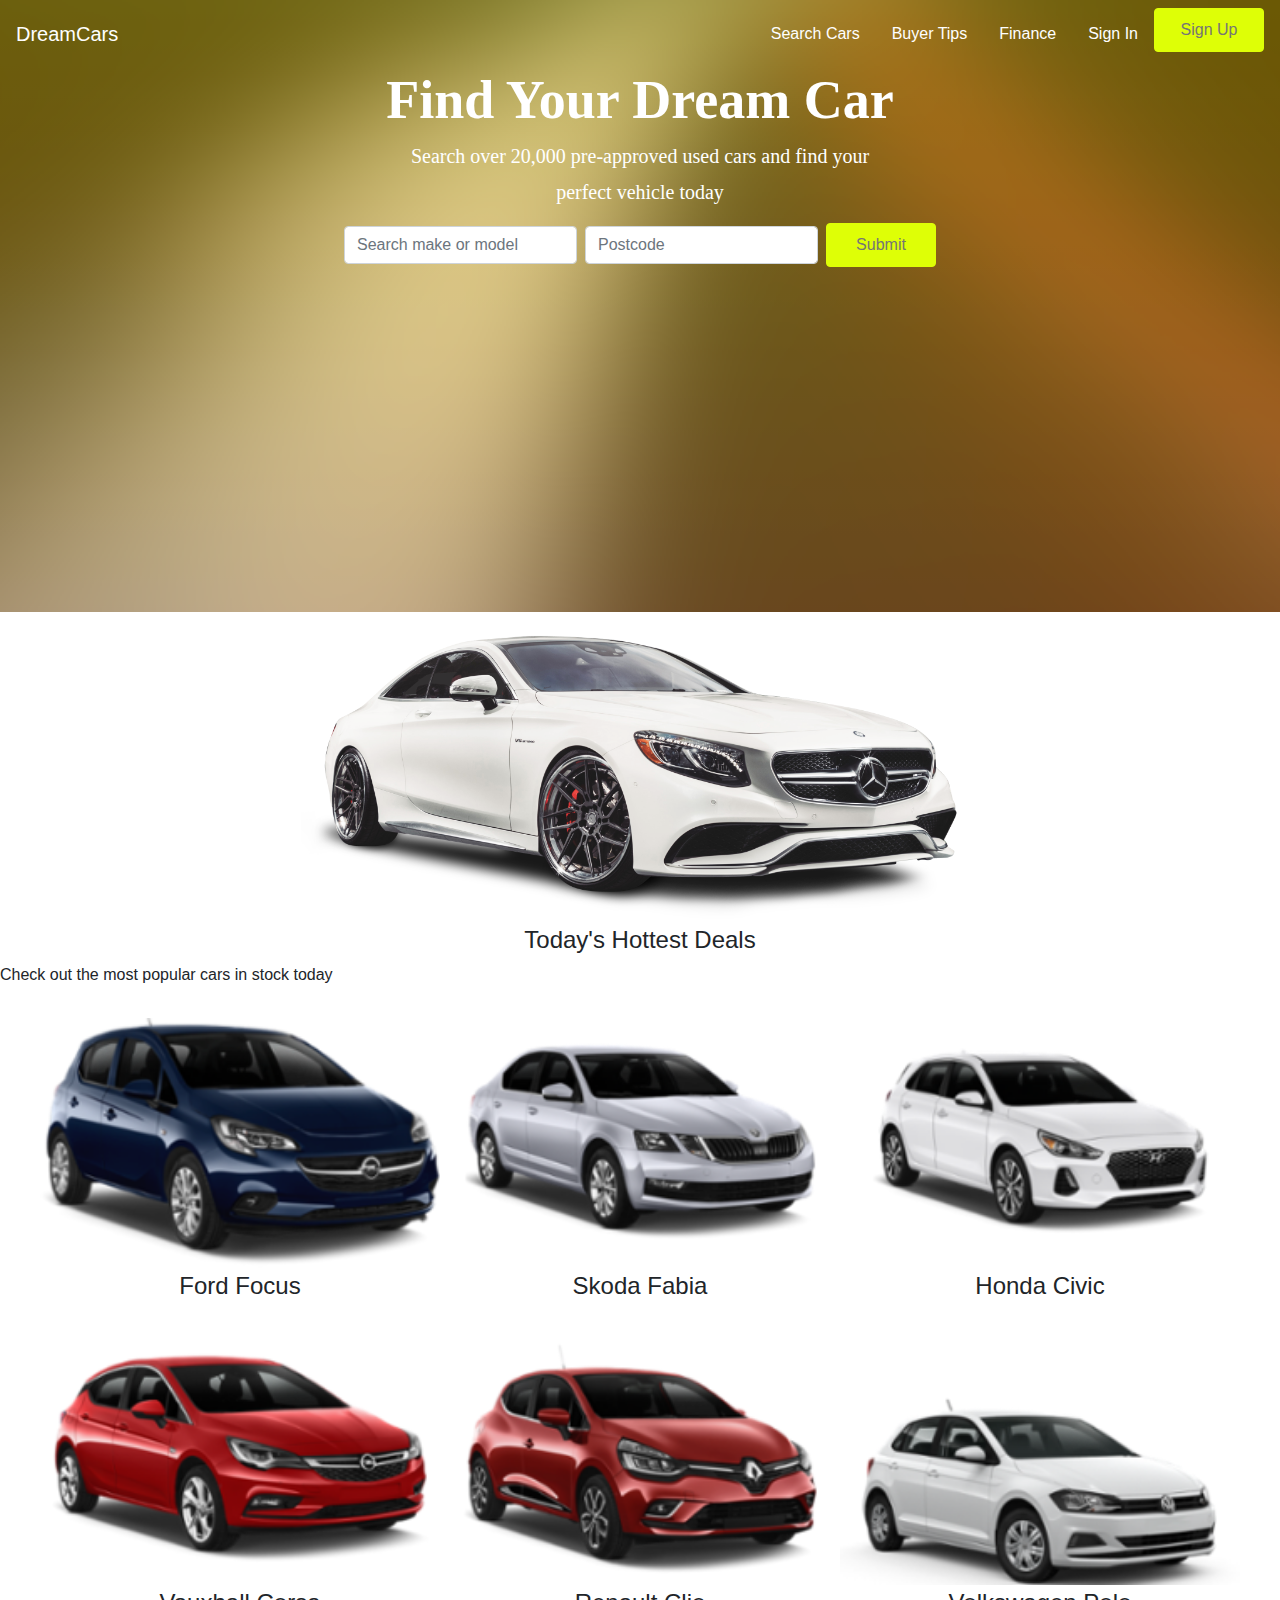
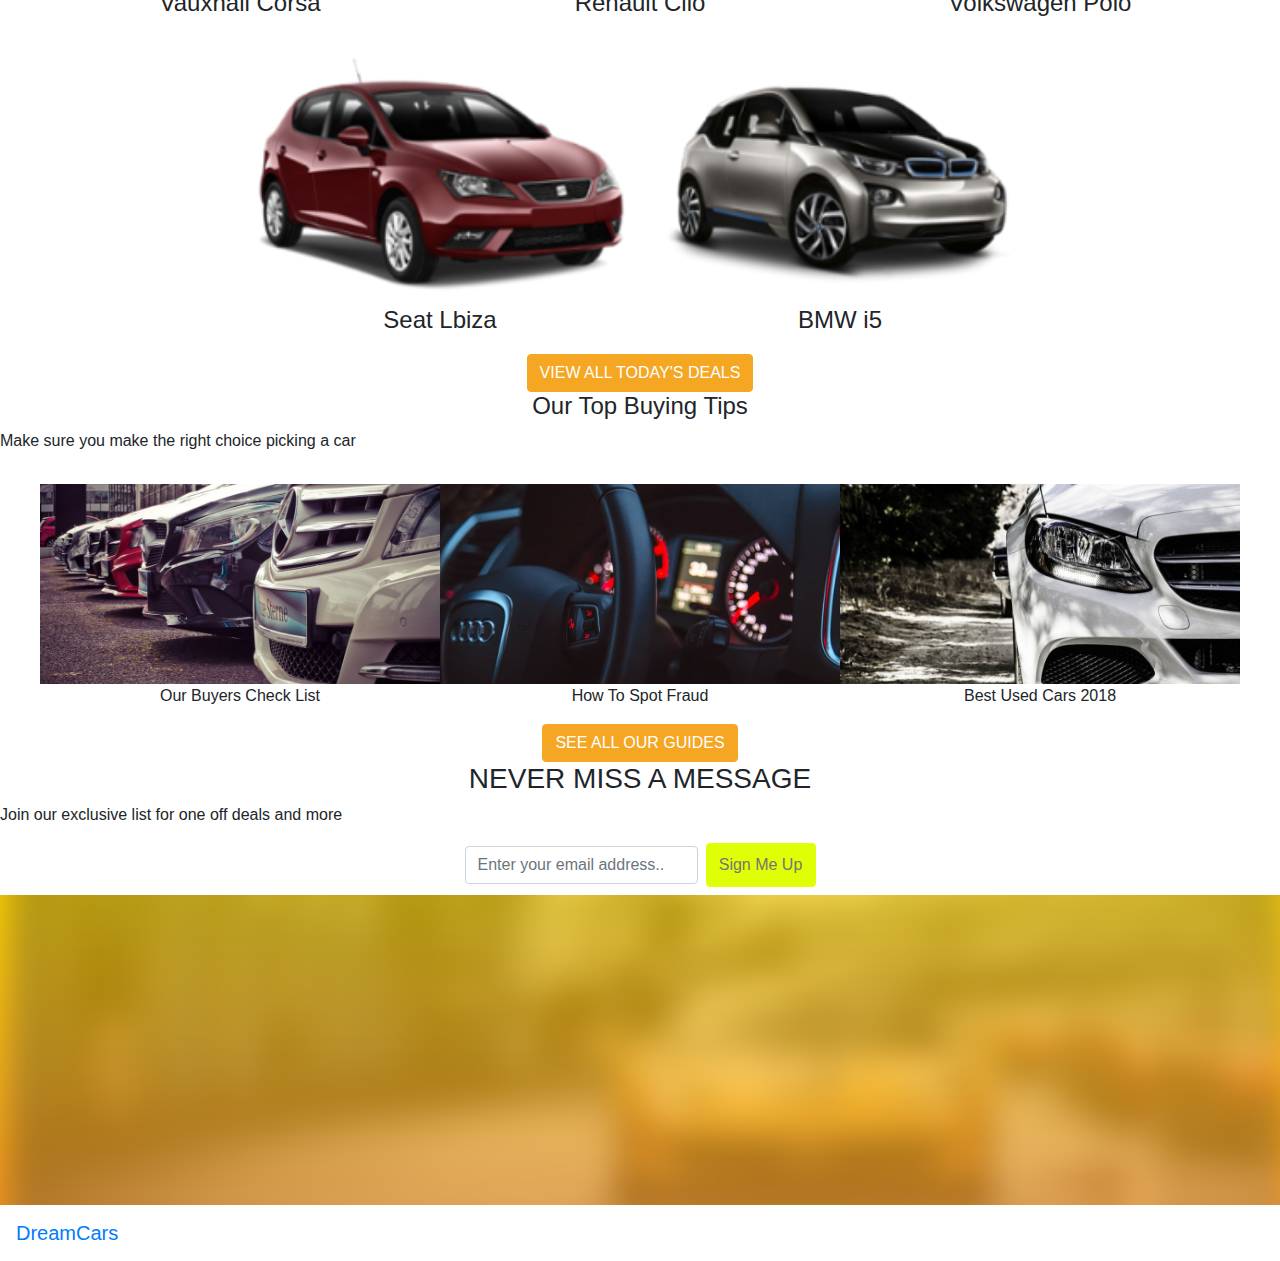
==== index.html @ 978e5c2c "working on nav-bar and background image" ====
<!DOCTYPE html>
<html lang="en">
	<head>
		<title>DreamCars</title>
		<meta charset="utf-8">
    	<meta name="viewport" content="width=device-width, initial-scale=1, shrink-to-fit=no">
		<link rel="stylesheet" type="text/css" href="style.css">
		<link rel="stylesheet" href="https://stackpath.bootstrapcdn.com/bootstrap/4.3.1/css/bootstrap.min.css" integrity="sha384-ggOyR0iXCbMQv3Xipma34MD+dH/1fQ784/j6cY/iJTQUOhcWr7x9JvoRxT2MZw1T" crossorigin="anonymous">
	</head>

	<body>
		<!--<section class="picrture">-->

		<!--<div id="top_background_image">
			<img src="./images/Background_A0_Group_41_pattern.png">
		</div>-->
<div id="top_image">

		<nav class="navbar navbar-expand-lg navbar-dark">
		  <a class="navbar-brand" href="#">DreamCars</a>
		  <button class="navbar-toggler" type="button" data-toggle="collapse" data-target="#navbarText" aria-controls="navbarText" aria-expanded="false" aria-label="Toggle navigation">
		    <span class="navbar-toggler-icon"></span>
		  </button>
		  <div class="collapse navbar-collapse" id="navbarText">
		    <ul class="navbar-nav mr-auto">

		    </ul>
		    <a class="nav-link" href="#">Search Cars</a>
		    <a class="nav-link" href="#">Buyer Tips</a>
		    <a class="nav-link" href="#">Finance</a>
		    <a class="nav-link" href="#">Sign In</a>
		    <button type="submit" class="btn btn-primary mb-2" id="button-lime-green">Sign Up</button>
		  </div>
		</nav>

		<!--<div class="color-overlay"></div>-->

		<section id="findyourdreamcar">
			<h1>Find Your Dream Car</h1>
			<p>Search over 20,000 pre-approved used cars and find your</p> 
			<p id="second_line">perfect vehicle today</p>
		</section>

		<form class="form-inline">
			<label class="sr-only" for="inlineFormInputName2">Search make or model</label>
			<input type="text" class="form-control mb-2 mr-sm-2" id="inlineFormInputName2" placeholder="Search make or model">

			<label class="sr-only" for="inlineFormInputName2">Postcode</label>
			<input type="text" class="form-control mb-2 mr-sm-2" id="inlineFormInputName2" placeholder="Postcode">

			<button type="submit" class="btn btn-primary mb-2" id="button-lime-green">Submit</button>
		</form>
</div>
	<!--</section>-->

		<div id="Mercedes_Benz">
			<img src="./images/Mercedes_Benz_PNG_Transparent_A0_Rectangle_18_pattern.png">
		</div>

		<h4>Today's Hottest Deals</h4>
		<p>Check out the most popular cars in stock today</p>

		<div class="cars-container">
			<section>
				<img src="./images/ID25895_GWY_R_A0_Rectangle_28_pattern.png">
				<p>Ford Focus</p>
			</section>
			<section>
				<img src="./images/ID25895_GWY_R_A0_Rectangle_31_pattern.png">
				<p>Skoda Fabia</p>
			</section>
			<section>
				<img src="./images/ID25895_GWY_R_A0_Rectangle_34_pattern.png">
				<p>Honda Civic</p>
			</section>
			<section>
				<img src="./images/ID25895_GWY_R_A0_Rectangle_37_pattern.png">
				<p>Vauxhall Corsa</p>
			</section>
			<section>
				<img src="./images/ID25895_GWY_R_A0_Rectangle_40_pattern.png">
				<p>Renault Clio</p>
			</section>
			<section>
				<img src="./images/ID25895_GWY_R_A0_Rectangle_43_pattern.png">
				<p>Volkswagen Polo</p>
			</section>
			<section>
				<img src="./images/ID25895_GWY_R_A0_Rectangle_46_pattern.png">
				<p>Seat Lbiza</p>
			</section>
			<section>
				<img src="./images/ID25895_GWY_R_A0_Rectangle_49_pattern.png">
				<p>BMW i5</p>
			</section>
		</div>

		<button type="button" class="btn btn-warning" id="button-orange">VIEW ALL TODAY'S DEALS</button>

		<h4>Our Top Buying Tips</h4>
		<p>Make sure you make the right choice picking a car</p>

		<div class="guides">
			<section>
				<img src="./images/Rectangle_4_A0_Rectangle_20_pattern.png">
				<p>Our Buyers Check List</p>
			</section>
			<section>
				<img src="./images/Rectangle_4_A0_Rectangle_22_pattern.png">
				<p>How To Spot Fraud</p>
			</section>
			<section>
				<img src="./images/Rectangle_4_A0_Rectangle_24_pattern.png">
				<p>Best Used Cars 2018</p>
			</section>
		</div>

		<button type="button" class="btn btn-warning" id="button-orange">SEE ALL OUR GUIDES</button>

		<h3>NEVER MISS A MESSAGE</h3>
		<p>Join our exclusive list for one off deals and more</p>

		<form class="form-inline">
			<label class="sr-only" for="inlineFormInputName2">Enter your email address..</label>
			<input type="text" class="form-control mb-2 mr-sm-2" id="inlineFormInputName2" placeholder="Enter your email address..">

			<button type="submit" class="btn btn-primary mb-2" id="button-lime-green">Sign Me Up</button>
		</form>

		<div id="bottom_background_image">
			<img src="./images/Section_Four_A0_Group_40_pattern.png">
		</div>

		<footer>
			<nav class="navbar">
			  <a class="navbar-brand" href="#">DreamCars</a>
			    <ul class="nav justify-content-end">
			      <li class="nav-item">
			        <a class="nav-link" href="#">Search Cars</a>
			      </li>
			      <li class="nav-item">
			        <a class="nav-link" href="#">Buyer Tips</a>
			      </li>
			      <li class="nav-item">
			        <a class="nav-link" href="#">Finance</a>
			      </li>
			    </ul>
			</nav>
		</footer>

		<script src="https://code.jquery.com/jquery-3.3.1.slim.min.js" integrity="sha384-q8i/X+965DzO0rT7abK41JStQIAqVgRVzpbzo5smXKp4YfRvH+8abtTE1Pi6jizo" crossorigin="anonymous"></script>
		<script src="https://cdnjs.cloudflare.com/ajax/libs/popper.js/1.14.7/umd/popper.min.js" integrity="sha384-UO2eT0CpHqdSJQ6hJty5KVphtPhzWj9WO1clHTMGa3JDZwrnQq4sF86dIHNDz0W1" crossorigin="anonymous"></script>
		<script src="https://stackpath.bootstrapcdn.com/bootstrap/4.3.1/js/bootstrap.min.js" integrity="sha384-JjSmVgyd0p3pXB1rRibZUAYoIIy6OrQ6VrjIEaFf/nJGzIxFDsf4x0xIM+B07jRM" crossorigin="anonymous"></script>

	</body>
</html>
---- style.css ----
* {
    margin: 0;
    padding: 0;
 }

 .form-inline {
 	display: inline-flex;
 	flex-wrap: nowrap;
 	justify-content: center;
 }

#button-orange {
	display: flex;
	margin: auto;
	background-color: rgba(245,166,35,1);
	border-color: rgba(245,166,35,1);
	color: white;
	/*width: 228px;
	height: 60px;*/
	text-align: center;
}

#button-lime-green {
	background-color: rgba(222,255,6,1);
	border-color: rgba(222,255,6,1);
	color: rgba(117,117,117,1);
	width: 110px;
	height: 44px;
}

#top_background_image img {
	max-width: 1440px;
	max-height: 612px;
	width: 100%;
	height: 100%;
}

#top_background_image {
	background-image: linear-gradient(rgba(255, 210, 0, 1), rgba(247, 151, 30, 0.984313725490196));
}

nav.navbar {
	/*margin-top: -560px;*/
}

a.nav-link {
	color: white;
}

#findyourdreamcar h1 {
	/*margin-top: 125px;*/
	display: flex;
	justify-content: center;
	color: white;
	font-size: 54px;
	font-family: Poppins;
	font-weight: bold;
}

#findyourdreamcar p {
	display: flex;
	justify-content: center;
	color: white;
	font-size: 20px;
	font-family: Poppins;
}

#second_line {
	margin-top: -10px;
}

#bottom_background_image img {
	max-width: 1440px;
	max-height: 348px;
	width: 100%;
	height: 100%;
}

#bottom_background_image {
	background-image: linear-gradient(rgba(255, 210, 0, 1), rgba(247, 151, 30, 0.984313725490196));
}

#Mercedes_Benz img {
	width: 100%;
	height: 100%;
	max-width: 679px;
	max-height: 314px;
}

#top_image {
	background-image: url(./images/Background_A0_Group_41_pattern.png), linear-gradient(rgba(255, 210, 0, 1), rgba(247, 151, 30, 0.984313725490196));
	background-position: center;
	height: 612px;
}

 /*.picrture {
 	background: url(./images/Background_A0_Group_41_pattern.png);
 	height: 400px;
 	width: 100%;
 	display: flex;
 	justify-content: center;
 	align-items: center;
 	position: absolute;
 	opacity: 1;
 }

 .color-overlay {
 	width: 100%;
 	height: 100%;
 	background: linear-gradient(rgba(255, 210, 0, 1), rgba(247, 151, 30, 0.984313725490196));
 	position: absolute;
 	opacity: 0.4;
 }
 */

@media (min-width: 300px) {
	/*#header {
		display: block;
        flex-direction: column;
        flex-wrap: wrap;
        justify-content: center;
        padding-top: 1px;
 	}

 	#header p {
 		text-align: center;
        margin-bottom: 0;
 	}

 	#header nav a {
        background-color: #CBCBCB;
        color: black;
        display: block;
        padding: 0;
        text-decoration: none;
        font-size: 1.1em;
    }
  
    #header ul {
        list-style-type: none;
        text-align: center;
        margin: 0;
        padding: 0;
    }
  
    #header nav li {
        font-size: 1.2em;
        line-height: 40px;
		height: 40px;
        border: 1px solid black;
    }
    */

/*
    .background-header-image {
    	background: linear-gradient(rgba(255, 210, 0, 1), rgba(247, 151, 30, 0.984313725490196), url(./images/Background_A0_Group_41_pattern.png));
    }

    .background-linear-gradient {
    	background: linear-gradient(rgba(255, 210, 0, 1), rgba(247, 151, 30, 0.984313725490196), url(./images/Background_A0_Group_41_pattern.png));
    }
*/

    /*#findyourdreamcar h1,p {
	    display: flex;
	    justify-content: center;
    }*/

    #findyourdreamcar input .search_make_or_model {
    	display: inline-flex;
    	text-align: center;
    }
	
	#findyourdreamcar input .postcode {
		display: inline-flex;
		justify-content: center;
	}

	#findyourdreamcar button .find_my_car {
		display: inline-flex;
		justify-content: center;
	}

	img {
 		display: flex;
    	margin: auto;
 	}

	h3, h4 {
		text-align: center;
	}

	.cars-container {
        display: flex;
        flex-wrap: wrap;
        text-align: center;
        justify-content: center;
    }

    .cars-container img {
    	width: 400px;
        height: 250px;
        margin-top: 15px;
    }

    .cars-container p {
    	font-size: 1.5em;
    }

    .guides {
    	display: flex;
    	flex-wrap: wrap;
    	text-align: center;
    	justify-content: center;
    }

    .guides img {
    	width: 400px;
        height: 200px;
        margin-top: 15px;
    }
}

@media (min-width: 768px) {

}

@media (min-width: 1024px) {

}
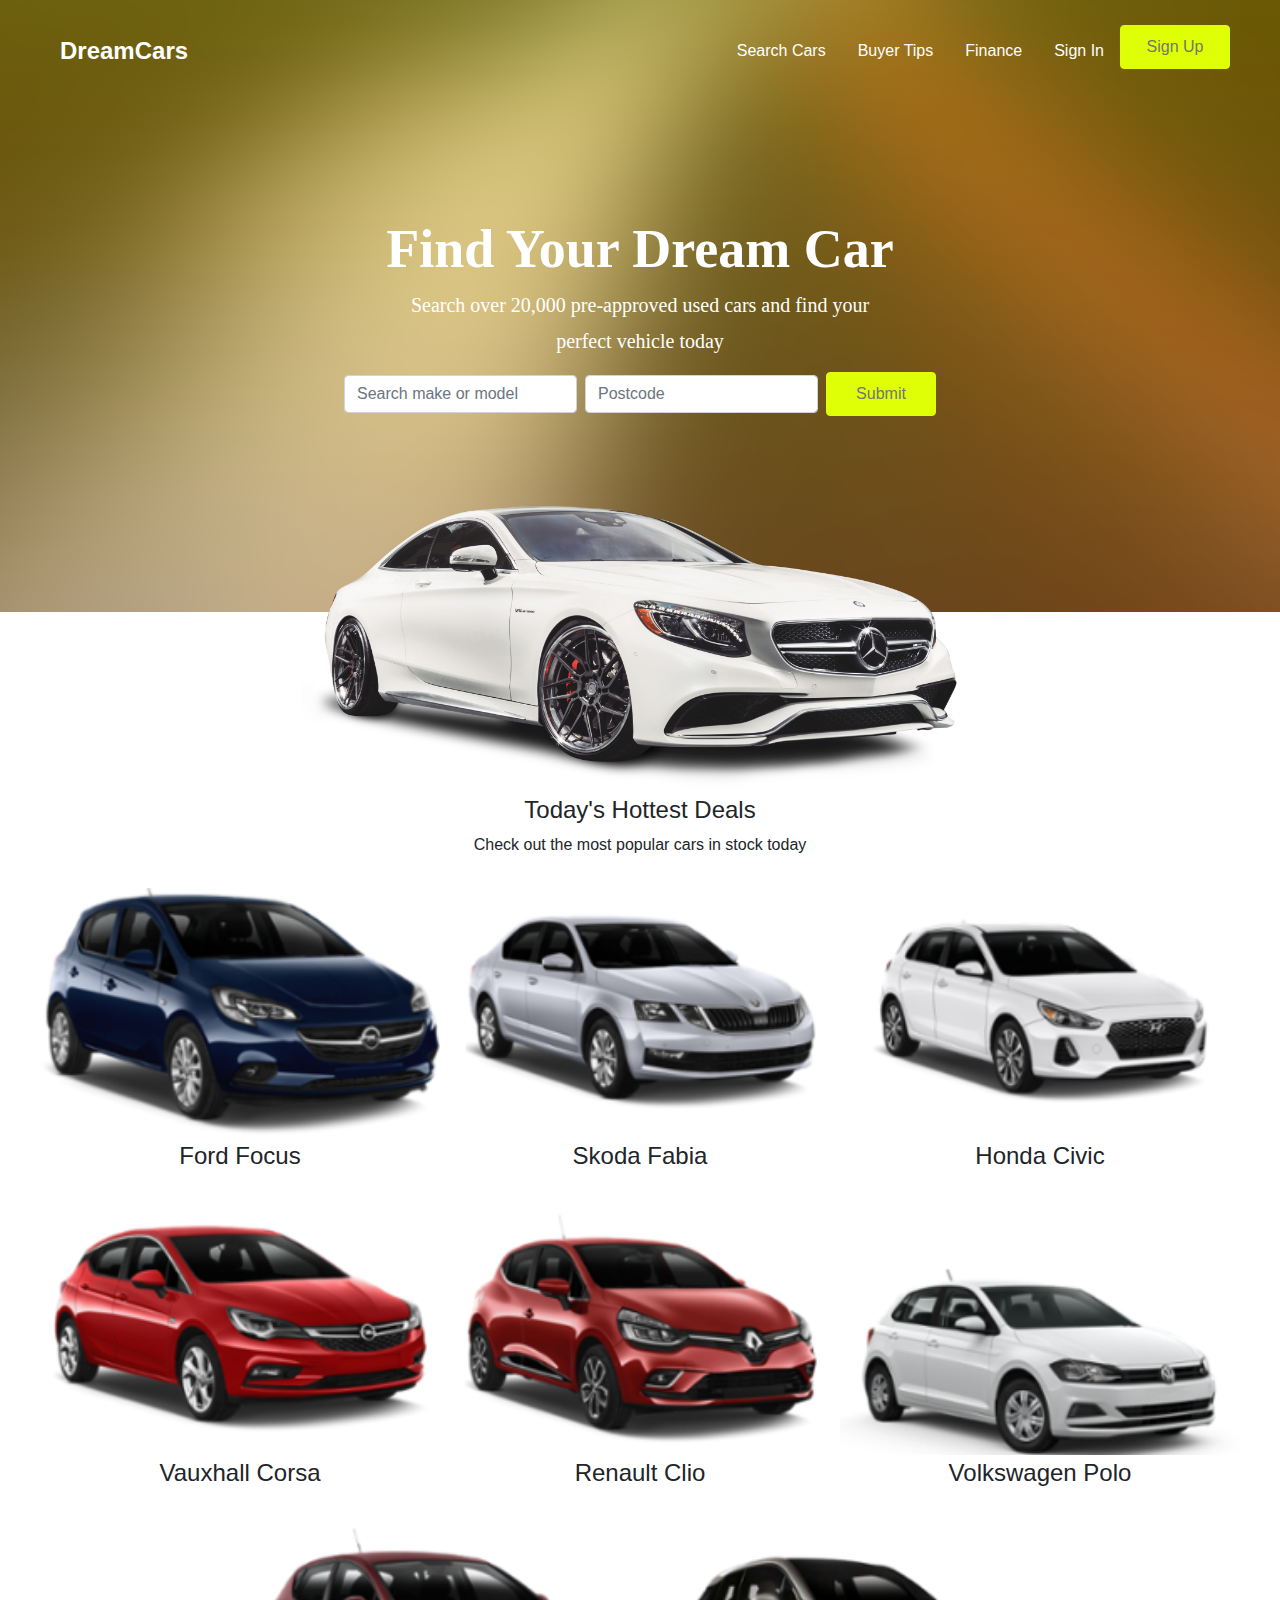
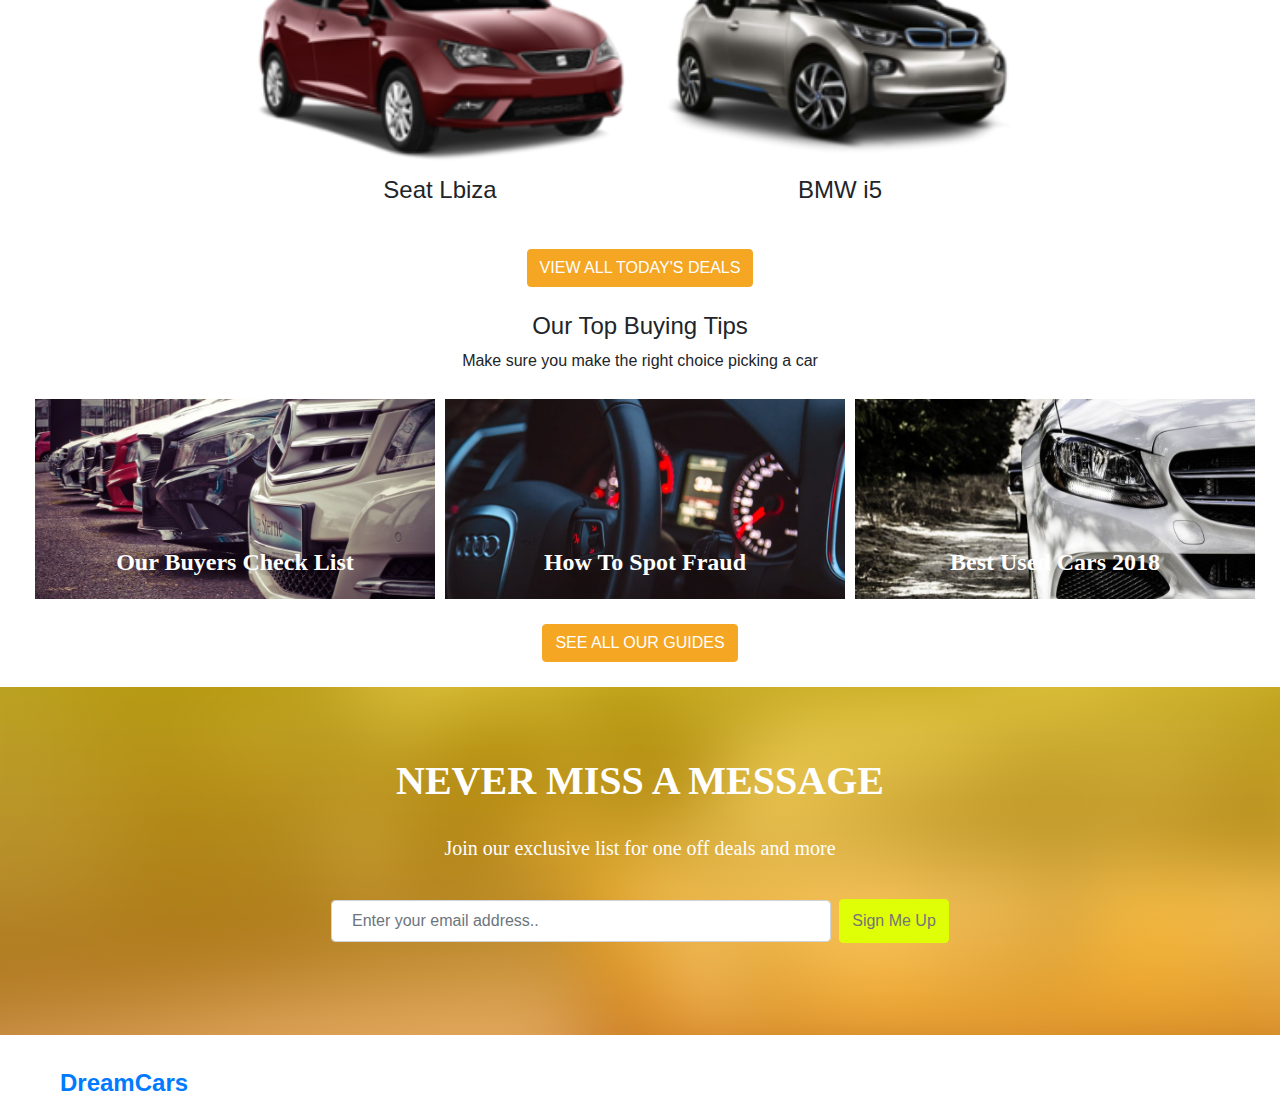
==== commit d3342dcc: "working on background images" ====
--- a/index.html
+++ b/index.html
@@ -101,21 +101,23 @@
 		<p>Make sure you make the right choice picking a car</p>
 
 		<div class="guides">
-			<section>
-				<img src="./images/Rectangle_4_A0_Rectangle_20_pattern.png">
+			<section class="Our-Buyers-Check-List">
+				<!--<img src="./images/Rectangle_4_A0_Rectangle_20_pattern.png">-->
 				<p>Our Buyers Check List</p>
 			</section>
-			<section>
-				<img src="./images/Rectangle_4_A0_Rectangle_22_pattern.png">
+			<section class="How-To-Spot-Fraud">
+				<!--<img src="./images/Rectangle_4_A0_Rectangle_22_pattern.png">-->
 				<p>How To Spot Fraud</p>
 			</section>
-			<section>
-				<img src="./images/Rectangle_4_A0_Rectangle_24_pattern.png">
+			<section class="Best-Used-Cars-2018">
+				<!--<img src="./images/Rectangle_4_A0_Rectangle_24_pattern.png">-->
 				<p>Best Used Cars 2018</p>
 			</section>
 		</div>
 
 		<button type="button" class="btn btn-warning" id="button-orange">SEE ALL OUR GUIDES</button>
+
+<div id="bottom_image">
 
 		<h3>NEVER MISS A MESSAGE</h3>
 		<p>Join our exclusive list for one off deals and more</p>
@@ -127,9 +129,12 @@
 			<button type="submit" class="btn btn-primary mb-2" id="button-lime-green">Sign Me Up</button>
 		</form>
 
-		<div id="bottom_background_image">
+</div>
+
+
+		<!--<div id="bottom_background_image">
 			<img src="./images/Section_Four_A0_Group_40_pattern.png">
-		</div>
+		</div>-->
 
 		<footer>
 			<nav class="navbar">
--- a/style.css
+++ b/style.css
@@ -18,6 +18,8 @@
 	/*width: 228px;
 	height: 60px;*/
 	text-align: center;
+	margin-top: 25px;
+	margin-bottom: 25px;
 }
 
 #button-lime-green {
@@ -28,7 +30,11 @@
 	height: 44px;
 }
 
-#top_background_image img {
+p {
+	text-align: center;
+}
+
+/*#top_background_image img {
 	max-width: 1440px;
 	max-height: 612px;
 	width: 100%;
@@ -37,10 +43,15 @@
 
 #top_background_image {
 	background-image: linear-gradient(rgba(255, 210, 0, 1), rgba(247, 151, 30, 0.984313725490196));
-}
+}*/
 
 nav.navbar {
-	/*margin-top: -560px;*/
+	padding: 25px 50px 0px 60px;
+}
+
+a.navbar-brand {
+	font-size: 24px;
+	font-weight: bold;
 }
 
 a.nav-link {
@@ -55,6 +66,7 @@
 	font-size: 54px;
 	font-family: Poppins;
 	font-weight: bold;
+	padding-top: 140px;
 }
 
 #findyourdreamcar p {
@@ -68,7 +80,7 @@
 #second_line {
 	margin-top: -10px;
 }
-
+/*
 #bottom_background_image img {
 	max-width: 1440px;
 	max-height: 348px;
@@ -78,19 +90,52 @@
 
 #bottom_background_image {
 	background-image: linear-gradient(rgba(255, 210, 0, 1), rgba(247, 151, 30, 0.984313725490196));
-}
+}*/
 
 #Mercedes_Benz img {
 	width: 100%;
 	height: 100%;
 	max-width: 679px;
 	max-height: 314px;
+	margin-top: -130px;
 }
 
 #top_image {
 	background-image: url(./images/Background_A0_Group_41_pattern.png), linear-gradient(rgba(255, 210, 0, 1), rgba(247, 151, 30, 0.984313725490196));
 	background-position: center;
 	height: 612px;
+}
+
+#bottom_image {
+	background-image: url(./images/Section_Four_A0_Group_40_pattern.png), linear-gradient(rgba(255, 210, 0, 1), rgba(247, 151, 30, 0.984313725490196));
+	background-position: center;
+	height: 348px;
+}
+
+#bottom_image h3 {
+	color: white;
+	font-weight: bold;
+	font-family: Poppins;
+	font-size: 40px;
+	text-align: center;
+	padding-top: 70px;
+}
+
+#bottom_image p {
+	color: white;
+	font-family: Poppins;
+	font-size: 20px;
+	padding-top: 20px;
+}
+
+#bottom_image input {
+	width: 500px;
+	padding: 20px;
+	margin-top: 20px;
+}
+
+#bottom_image button {
+	margin-top: 20px;
 }
 
  /*.picrture {
@@ -113,6 +158,49 @@
  }
  */
 
+ .Our-Buyers-Check-List {
+ 	background: url(./images/Rectangle_4_A0_Rectangle_20_pattern.png);
+ 	background-size: cover;
+  	width: 400px;
+ 	height: 200px;
+  	margin: 10px 0 0 10px;
+  	position: relative;
+  	float: left;
+ }
+
+.Our-Buyers-Check-List p,
+ .How-To-Spot-Fraud p,
+ .Best-Used-Cars-2018 p {
+	padding: 20px;
+	color: white;
+	font: 24px Poppins;
+	font-weight: bold;
+	margin: 0;
+	padding-top: 150px;
+}
+
+.How-To-Spot-Fraud {
+ 	background: url(./images/Rectangle_4_A0_Rectangle_22_pattern.png);
+ 	background-size: cover;
+  	width: 400px;
+ 	height: 200px;
+  	margin: 10px 0 0 10px;
+  	position: relative;
+  	float: left;
+ }
+
+ .Best-Used-Cars-2018 {
+ 	background: url(./images/Rectangle_4_A0_Rectangle_24_pattern.png);
+ 	background-size: cover;
+  	width: 400px;
+ 	height: 200px;
+  	margin: 10px 0 0 10px;
+  	position: relative;
+  	float: left;
+ }
+
+
+
 @media (min-width: 300px) {
 	/*#header {
 		display: block;
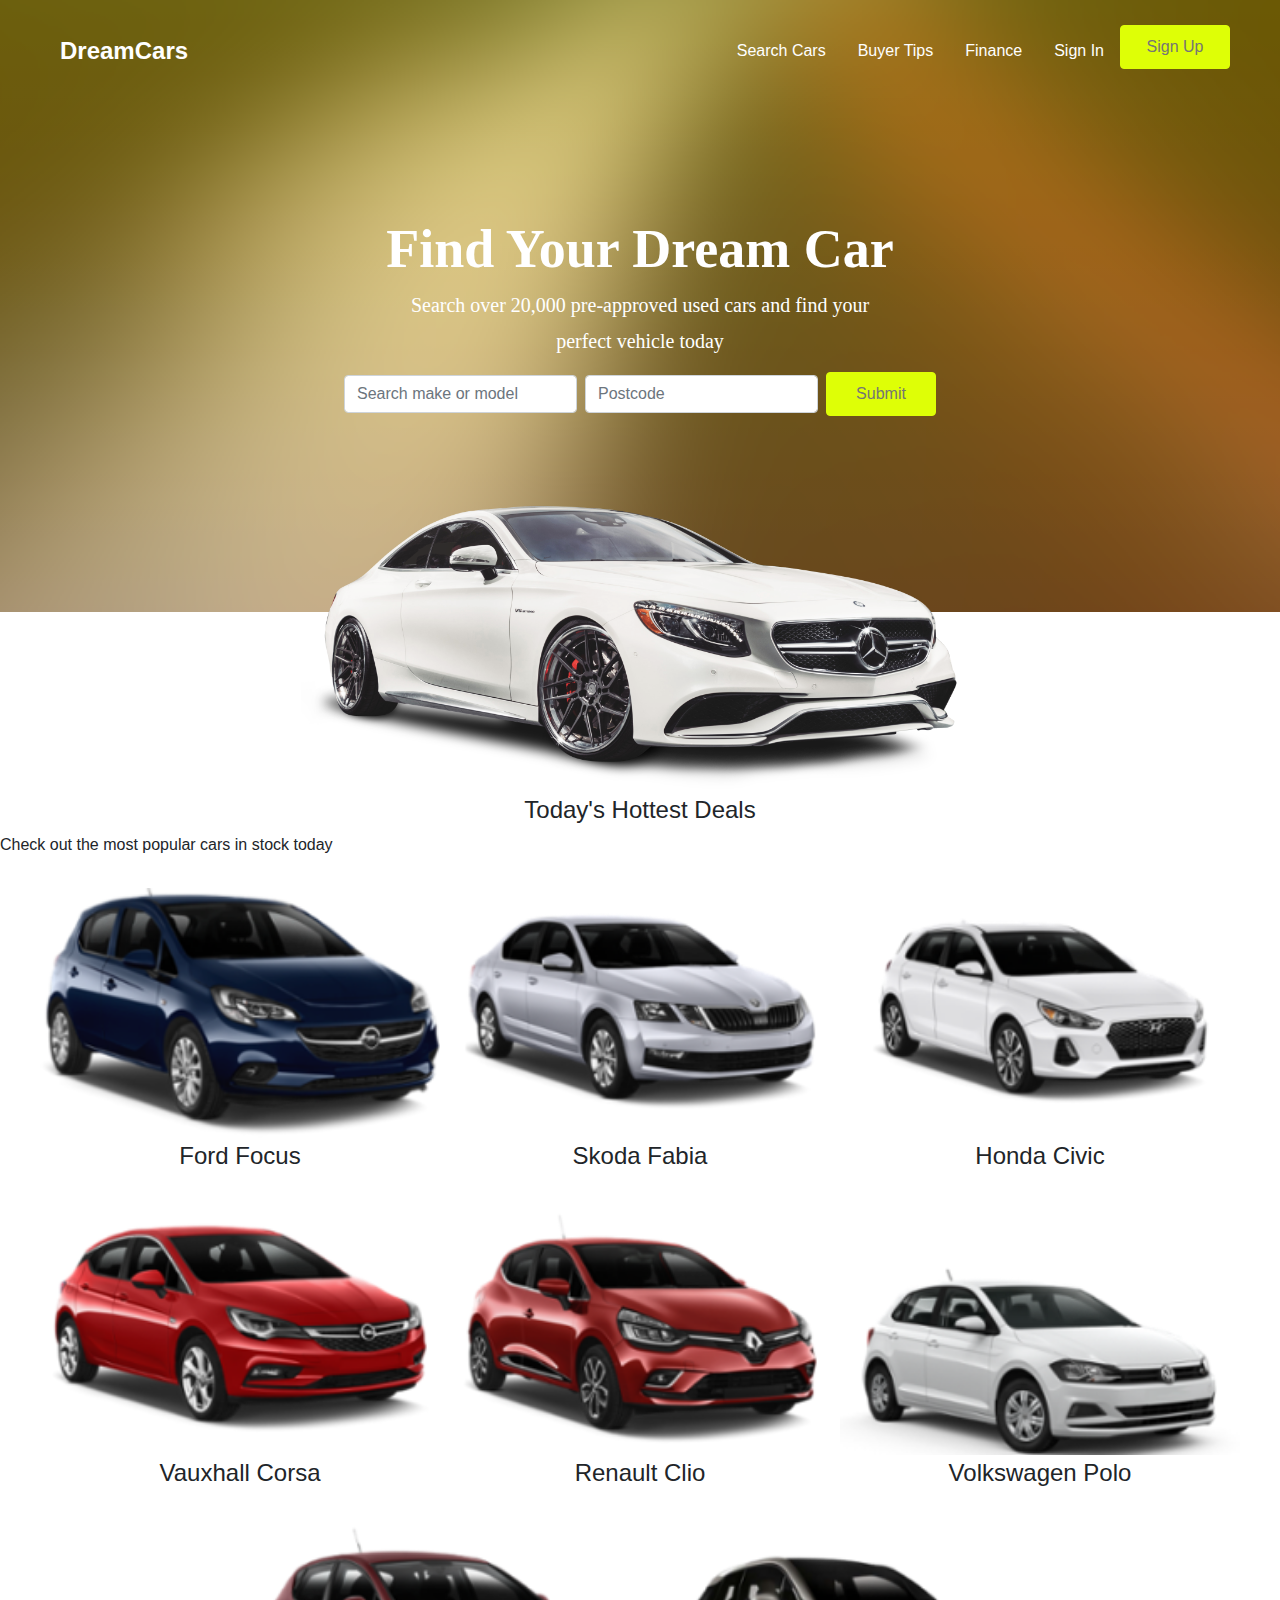
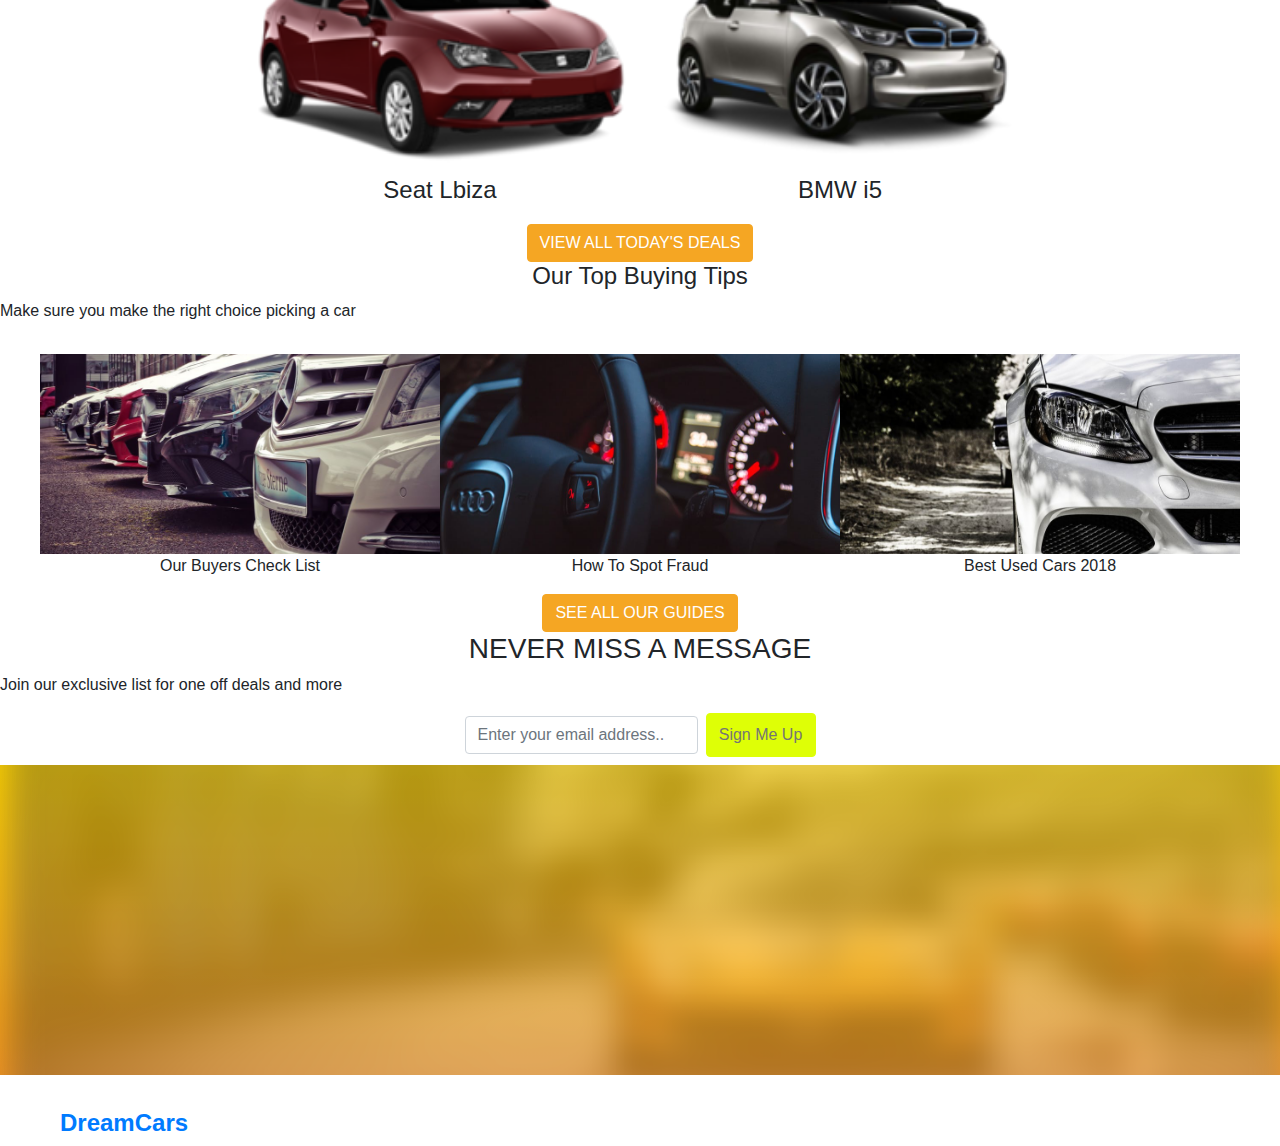
==== commit 56cf0681: "Revert "Images"" ====
--- a/index.html
+++ b/index.html
@@ -101,23 +101,21 @@
 		<p>Make sure you make the right choice picking a car</p>
 
 		<div class="guides">
-			<section class="Our-Buyers-Check-List">
-				<!--<img src="./images/Rectangle_4_A0_Rectangle_20_pattern.png">-->
+			<section>
+				<img src="./images/Rectangle_4_A0_Rectangle_20_pattern.png">
 				<p>Our Buyers Check List</p>
 			</section>
-			<section class="How-To-Spot-Fraud">
-				<!--<img src="./images/Rectangle_4_A0_Rectangle_22_pattern.png">-->
+			<section>
+				<img src="./images/Rectangle_4_A0_Rectangle_22_pattern.png">
 				<p>How To Spot Fraud</p>
 			</section>
-			<section class="Best-Used-Cars-2018">
-				<!--<img src="./images/Rectangle_4_A0_Rectangle_24_pattern.png">-->
+			<section>
+				<img src="./images/Rectangle_4_A0_Rectangle_24_pattern.png">
 				<p>Best Used Cars 2018</p>
 			</section>
 		</div>
 
 		<button type="button" class="btn btn-warning" id="button-orange">SEE ALL OUR GUIDES</button>
-
-<div id="bottom_image">
 
 		<h3>NEVER MISS A MESSAGE</h3>
 		<p>Join our exclusive list for one off deals and more</p>
@@ -129,12 +127,9 @@
 			<button type="submit" class="btn btn-primary mb-2" id="button-lime-green">Sign Me Up</button>
 		</form>
 
-</div>
-
-
-		<!--<div id="bottom_background_image">
+		<div id="bottom_background_image">
 			<img src="./images/Section_Four_A0_Group_40_pattern.png">
-		</div>-->
+		</div>
 
 		<footer>
 			<nav class="navbar">
--- a/style.css
+++ b/style.css
@@ -18,8 +18,6 @@
 	/*width: 228px;
 	height: 60px;*/
 	text-align: center;
-	margin-top: 25px;
-	margin-bottom: 25px;
 }
 
 #button-lime-green {
@@ -30,10 +28,6 @@
 	height: 44px;
 }
 
-p {
-	text-align: center;
-}
-
 /*#top_background_image img {
 	max-width: 1440px;
 	max-height: 612px;
@@ -80,7 +74,7 @@
 #second_line {
 	margin-top: -10px;
 }
-/*
+
 #bottom_background_image img {
 	max-width: 1440px;
 	max-height: 348px;
@@ -90,7 +84,7 @@
 
 #bottom_background_image {
 	background-image: linear-gradient(rgba(255, 210, 0, 1), rgba(247, 151, 30, 0.984313725490196));
-}*/
+}
 
 #Mercedes_Benz img {
 	width: 100%;
@@ -104,38 +98,6 @@
 	background-image: url(./images/Background_A0_Group_41_pattern.png), linear-gradient(rgba(255, 210, 0, 1), rgba(247, 151, 30, 0.984313725490196));
 	background-position: center;
 	height: 612px;
-}
-
-#bottom_image {
-	background-image: url(./images/Section_Four_A0_Group_40_pattern.png), linear-gradient(rgba(255, 210, 0, 1), rgba(247, 151, 30, 0.984313725490196));
-	background-position: center;
-	height: 348px;
-}
-
-#bottom_image h3 {
-	color: white;
-	font-weight: bold;
-	font-family: Poppins;
-	font-size: 40px;
-	text-align: center;
-	padding-top: 70px;
-}
-
-#bottom_image p {
-	color: white;
-	font-family: Poppins;
-	font-size: 20px;
-	padding-top: 20px;
-}
-
-#bottom_image input {
-	width: 500px;
-	padding: 20px;
-	margin-top: 20px;
-}
-
-#bottom_image button {
-	margin-top: 20px;
 }
 
  /*.picrture {
@@ -158,49 +120,6 @@
  }
  */
 
- .Our-Buyers-Check-List {
- 	background: url(./images/Rectangle_4_A0_Rectangle_20_pattern.png);
- 	background-size: cover;
-  	width: 400px;
- 	height: 200px;
-  	margin: 10px 0 0 10px;
-  	position: relative;
-  	float: left;
- }
-
-.Our-Buyers-Check-List p,
- .How-To-Spot-Fraud p,
- .Best-Used-Cars-2018 p {
-	padding: 20px;
-	color: white;
-	font: 24px Poppins;
-	font-weight: bold;
-	margin: 0;
-	padding-top: 150px;
-}
-
-.How-To-Spot-Fraud {
- 	background: url(./images/Rectangle_4_A0_Rectangle_22_pattern.png);
- 	background-size: cover;
-  	width: 400px;
- 	height: 200px;
-  	margin: 10px 0 0 10px;
-  	position: relative;
-  	float: left;
- }
-
- .Best-Used-Cars-2018 {
- 	background: url(./images/Rectangle_4_A0_Rectangle_24_pattern.png);
- 	background-size: cover;
-  	width: 400px;
- 	height: 200px;
-  	margin: 10px 0 0 10px;
-  	position: relative;
-  	float: left;
- }
-
-
-
 @media (min-width: 300px) {
 	/*#header {
 		display: block;
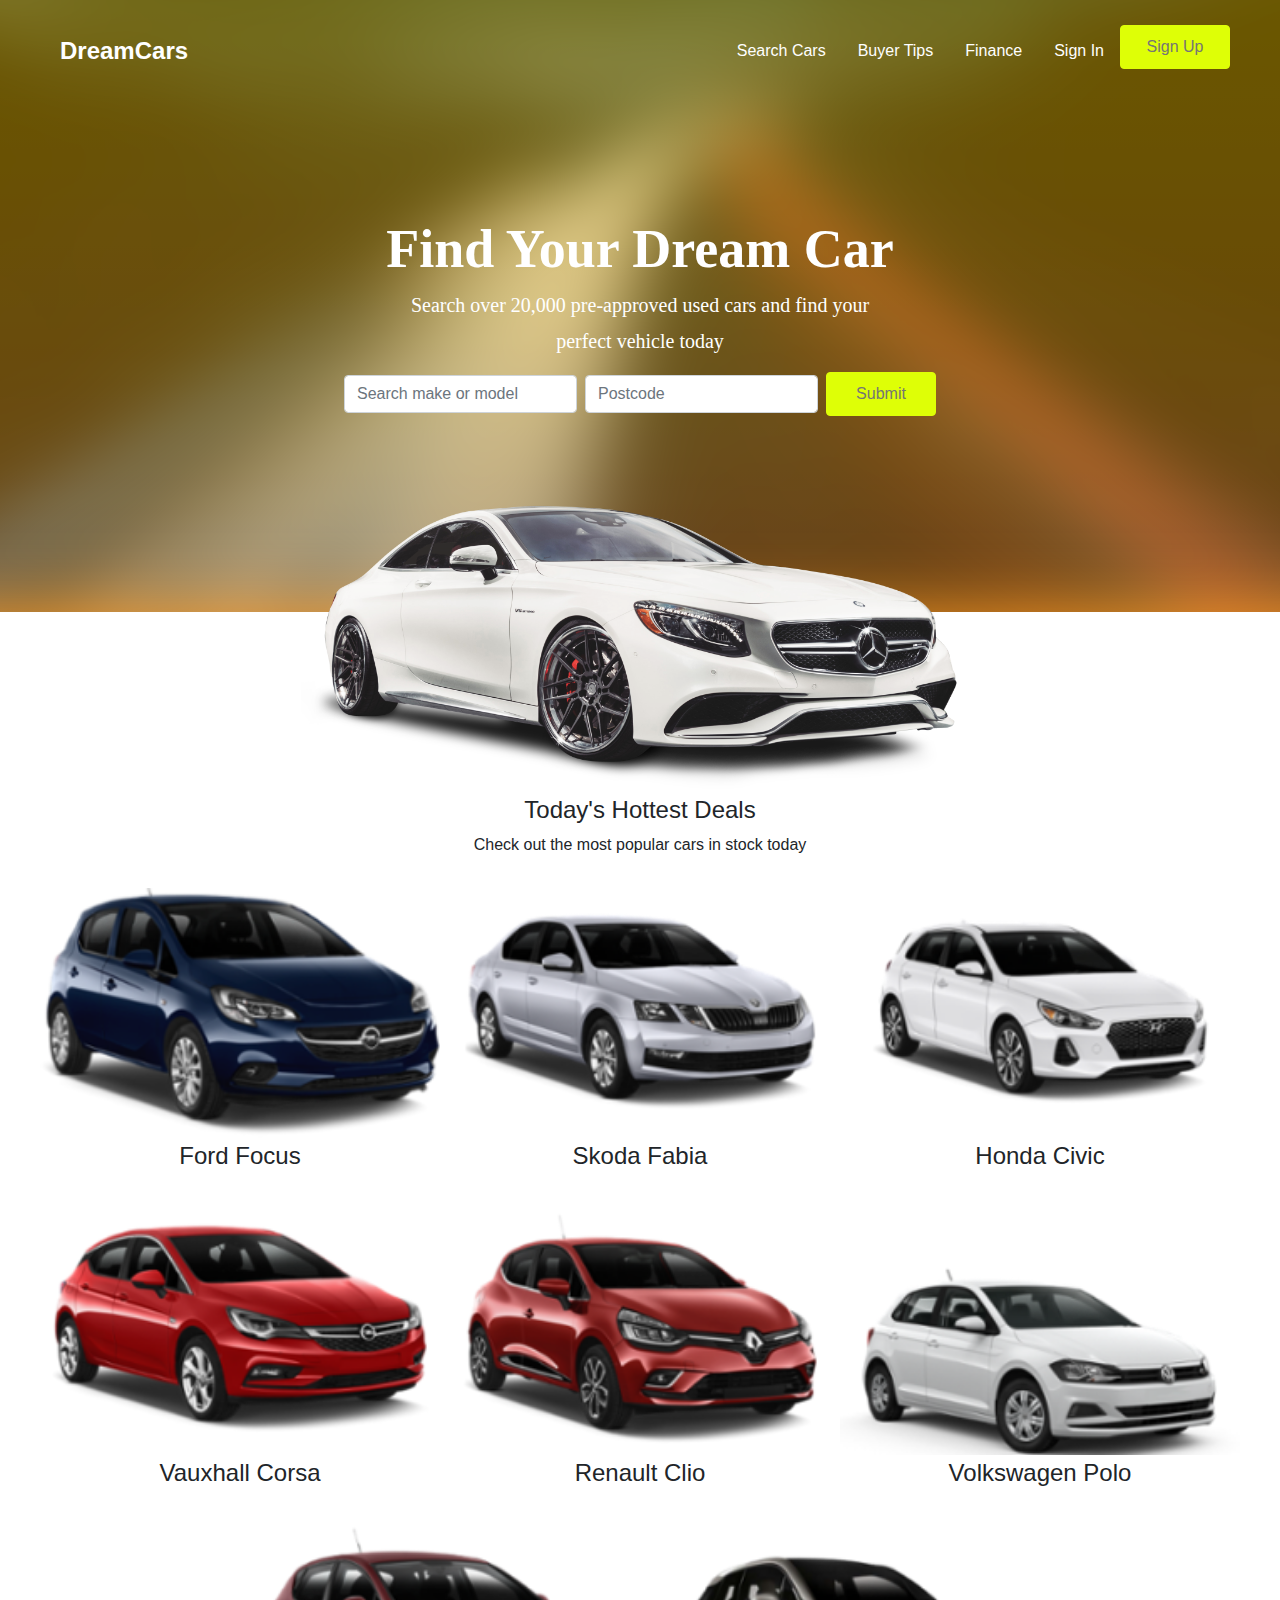
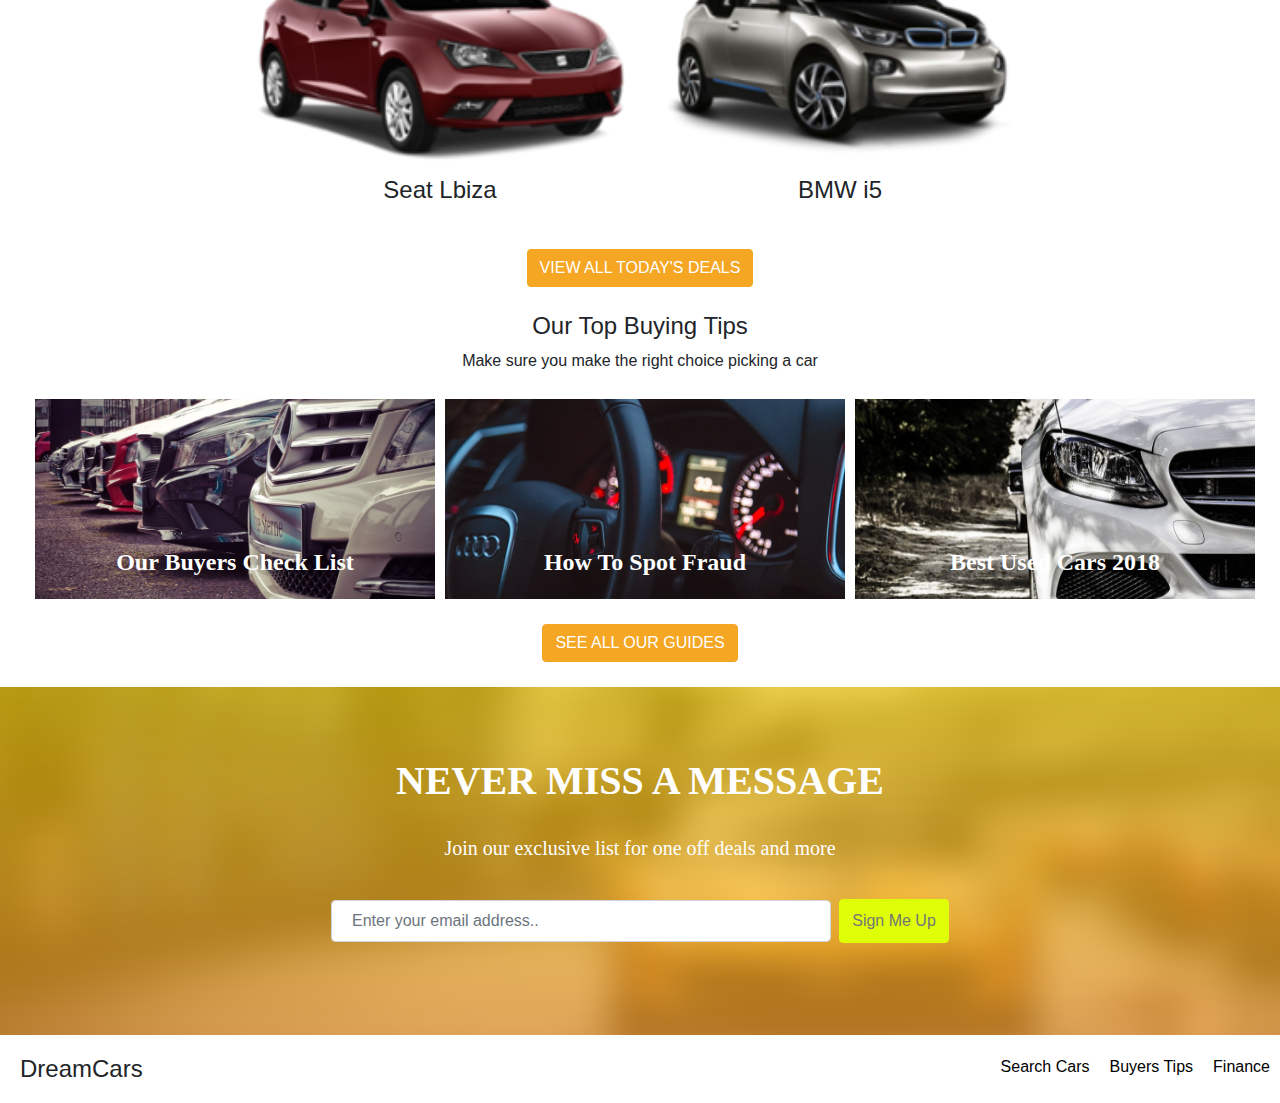
==== commit aa80f4e4: "working on footer" ====
--- a/index.html
+++ b/index.html
@@ -101,21 +101,23 @@
 		<p>Make sure you make the right choice picking a car</p>
 
 		<div class="guides">
-			<section>
-				<img src="./images/Rectangle_4_A0_Rectangle_20_pattern.png">
+			<section class="Our-Buyers-Check-List">
+				<!--<img src="./images/Rectangle_4_A0_Rectangle_20_pattern.png">-->
 				<p>Our Buyers Check List</p>
 			</section>
-			<section>
-				<img src="./images/Rectangle_4_A0_Rectangle_22_pattern.png">
+			<section class="How-To-Spot-Fraud">
+				<!--<img src="./images/Rectangle_4_A0_Rectangle_22_pattern.png">-->
 				<p>How To Spot Fraud</p>
 			</section>
-			<section>
-				<img src="./images/Rectangle_4_A0_Rectangle_24_pattern.png">
+			<section class="Best-Used-Cars-2018">
+				<!--<img src="./images/Rectangle_4_A0_Rectangle_24_pattern.png">-->
 				<p>Best Used Cars 2018</p>
 			</section>
 		</div>
 
 		<button type="button" class="btn btn-warning" id="button-orange">SEE ALL OUR GUIDES</button>
+
+<div id="bottom_image">
 
 		<h3>NEVER MISS A MESSAGE</h3>
 		<p>Join our exclusive list for one off deals and more</p>
@@ -127,12 +129,25 @@
 			<button type="submit" class="btn btn-primary mb-2" id="button-lime-green">Sign Me Up</button>
 		</form>
 
-		<div id="bottom_background_image">
+</div>
+
+
+		<!--<div id="bottom_background_image">
 			<img src="./images/Section_Four_A0_Group_40_pattern.png">
-		</div>
+		</div>-->
 
 		<footer>
-			<nav class="navbar">
+
+			<nav class="bottom_nav">
+				<h4>DreamCars</h4>
+				<ul>
+					<li><a href="#">Search Cars</a></li>
+					<li><a href="#">Buyers Tips</a></li>
+					<li><a href="#">Finance</a></li>
+				</ul>
+			</nav>
+
+			<!--<nav class="navbar">
 			  <a class="navbar-brand" href="#">DreamCars</a>
 			    <ul class="nav justify-content-end">
 			      <li class="nav-item">
@@ -145,7 +160,7 @@
 			        <a class="nav-link" href="#">Finance</a>
 			      </li>
 			    </ul>
-			</nav>
+			</nav>-->
 		</footer>
 
 		<script src="https://code.jquery.com/jquery-3.3.1.slim.min.js" integrity="sha384-q8i/X+965DzO0rT7abK41JStQIAqVgRVzpbzo5smXKp4YfRvH+8abtTE1Pi6jizo" crossorigin="anonymous"></script>
--- a/style.css
+++ b/style.css
@@ -18,6 +18,8 @@
 	/*width: 228px;
 	height: 60px;*/
 	text-align: center;
+	margin-top: 25px;
+	margin-bottom: 25px;
 }
 
 #button-lime-green {
@@ -28,6 +30,10 @@
 	height: 44px;
 }
 
+p {
+	text-align: center;
+}
+
 /*#top_background_image img {
 	max-width: 1440px;
 	max-height: 612px;
@@ -74,7 +80,7 @@
 #second_line {
 	margin-top: -10px;
 }
-
+/*
 #bottom_background_image img {
 	max-width: 1440px;
 	max-height: 348px;
@@ -84,7 +90,7 @@
 
 #bottom_background_image {
 	background-image: linear-gradient(rgba(255, 210, 0, 1), rgba(247, 151, 30, 0.984313725490196));
-}
+}*/
 
 #Mercedes_Benz img {
 	width: 100%;
@@ -96,8 +102,44 @@
 
 #top_image {
 	background-image: url(./images/Background_A0_Group_41_pattern.png), linear-gradient(rgba(255, 210, 0, 1), rgba(247, 151, 30, 0.984313725490196));
+	background-size: cover;
 	background-position: center;
 	height: 612px;
+	width: 100%;
+}
+
+#bottom_image {
+	background-image: url(./images/Section_Four_A0_Group_40_pattern.png), linear-gradient(rgba(255, 210, 0, 1), rgba(247, 151, 30, 0.984313725490196));
+	background-size: cover;
+	background-position: center;
+	height: 348px;
+	width: 100%;
+}
+
+#bottom_image h3 {
+	color: white;
+	font-weight: bold;
+	font-family: Poppins;
+	font-size: 40px;
+	text-align: center;
+	padding-top: 70px;
+}
+
+#bottom_image p {
+	color: white;
+	font-family: Poppins;
+	font-size: 20px;
+	padding-top: 20px;
+}
+
+#bottom_image input {
+	width: 500px;
+	padding: 20px;
+	margin-top: 20px;
+}
+
+#bottom_image button {
+	margin-top: 20px;
 }
 
  /*.picrture {
@@ -120,6 +162,84 @@
  }
  */
 
+ .Our-Buyers-Check-List {
+ 	background: url(./images/Rectangle_4_A0_Rectangle_20_pattern.png);
+ 	background-size: cover;
+  	width: 400px;
+ 	height: 200px;
+  	margin: 10px 0 0 10px;
+  	position: relative;
+  	float: left;
+ }
+
+.Our-Buyers-Check-List p,
+ .How-To-Spot-Fraud p,
+ .Best-Used-Cars-2018 p {
+	padding: 20px;
+	color: white;
+	font: 24px Poppins;
+	font-weight: bold;
+	margin: 0;
+	padding-top: 150px;
+}
+
+.How-To-Spot-Fraud {
+ 	background: url(./images/Rectangle_4_A0_Rectangle_22_pattern.png);
+ 	background-size: cover;
+  	width: 400px;
+ 	height: 200px;
+  	margin: 10px 0 0 10px;
+  	position: relative;
+  	float: left;
+ }
+
+ .Best-Used-Cars-2018 {
+ 	background: url(./images/Rectangle_4_A0_Rectangle_24_pattern.png);
+ 	background-size: cover;
+  	width: 400px;
+ 	height: 200px;
+  	margin: 10px 0 0 10px;
+  	position: relative;
+  	float: left;
+ }
+
+
+
+ .bottom_nav {
+ 	text-decoration: none;
+    width: 100%;
+    display: flex;
+    flex-direction: row;
+    flex-wrap: nowrap;
+    justify-content: space-between;
+}
+
+.bottom_nav h4 {
+    text-align: left;
+    margin: 20px;
+}
+  
+.bottom_nav ul {
+    list-style-type: none;
+    margin: 0;
+    padding: 0;
+    display: inline-flex;
+}
+  
+.bottom_nav li {
+    display: inline-flex;
+}
+
+.bottom_nav a {
+	margin-top: 20px;
+    padding-left: 10px;
+    padding-right: 10px;
+    display: inline-flex;
+    color: black;
+}
+
+
+
 @media (min-width: 300px) {
 	/*#header {
 		display: block;
@@ -168,11 +288,24 @@
     }
 */
 
+	#findyourdreamcar {
+		position: relative;
+  text-align: center;
+  color: white;
+	}
+
+	#findyoudreamcar {
+  position: fixed;
+  top: 50%;
+  left: 50%;
+  transform: translate(-50%, -50%);
+}
+
     /*#findyourdreamcar h1,p {
 	    display: flex;
 	    justify-content: center;
     }*/
-
+/*
     #findyourdreamcar input .search_make_or_model {
     	display: inline-flex;
     	text-align: center;
@@ -186,7 +319,7 @@
 	#findyourdreamcar button .find_my_car {
 		display: inline-flex;
 		justify-content: center;
-	}
+	}*/
 
 	img {
  		display: flex;
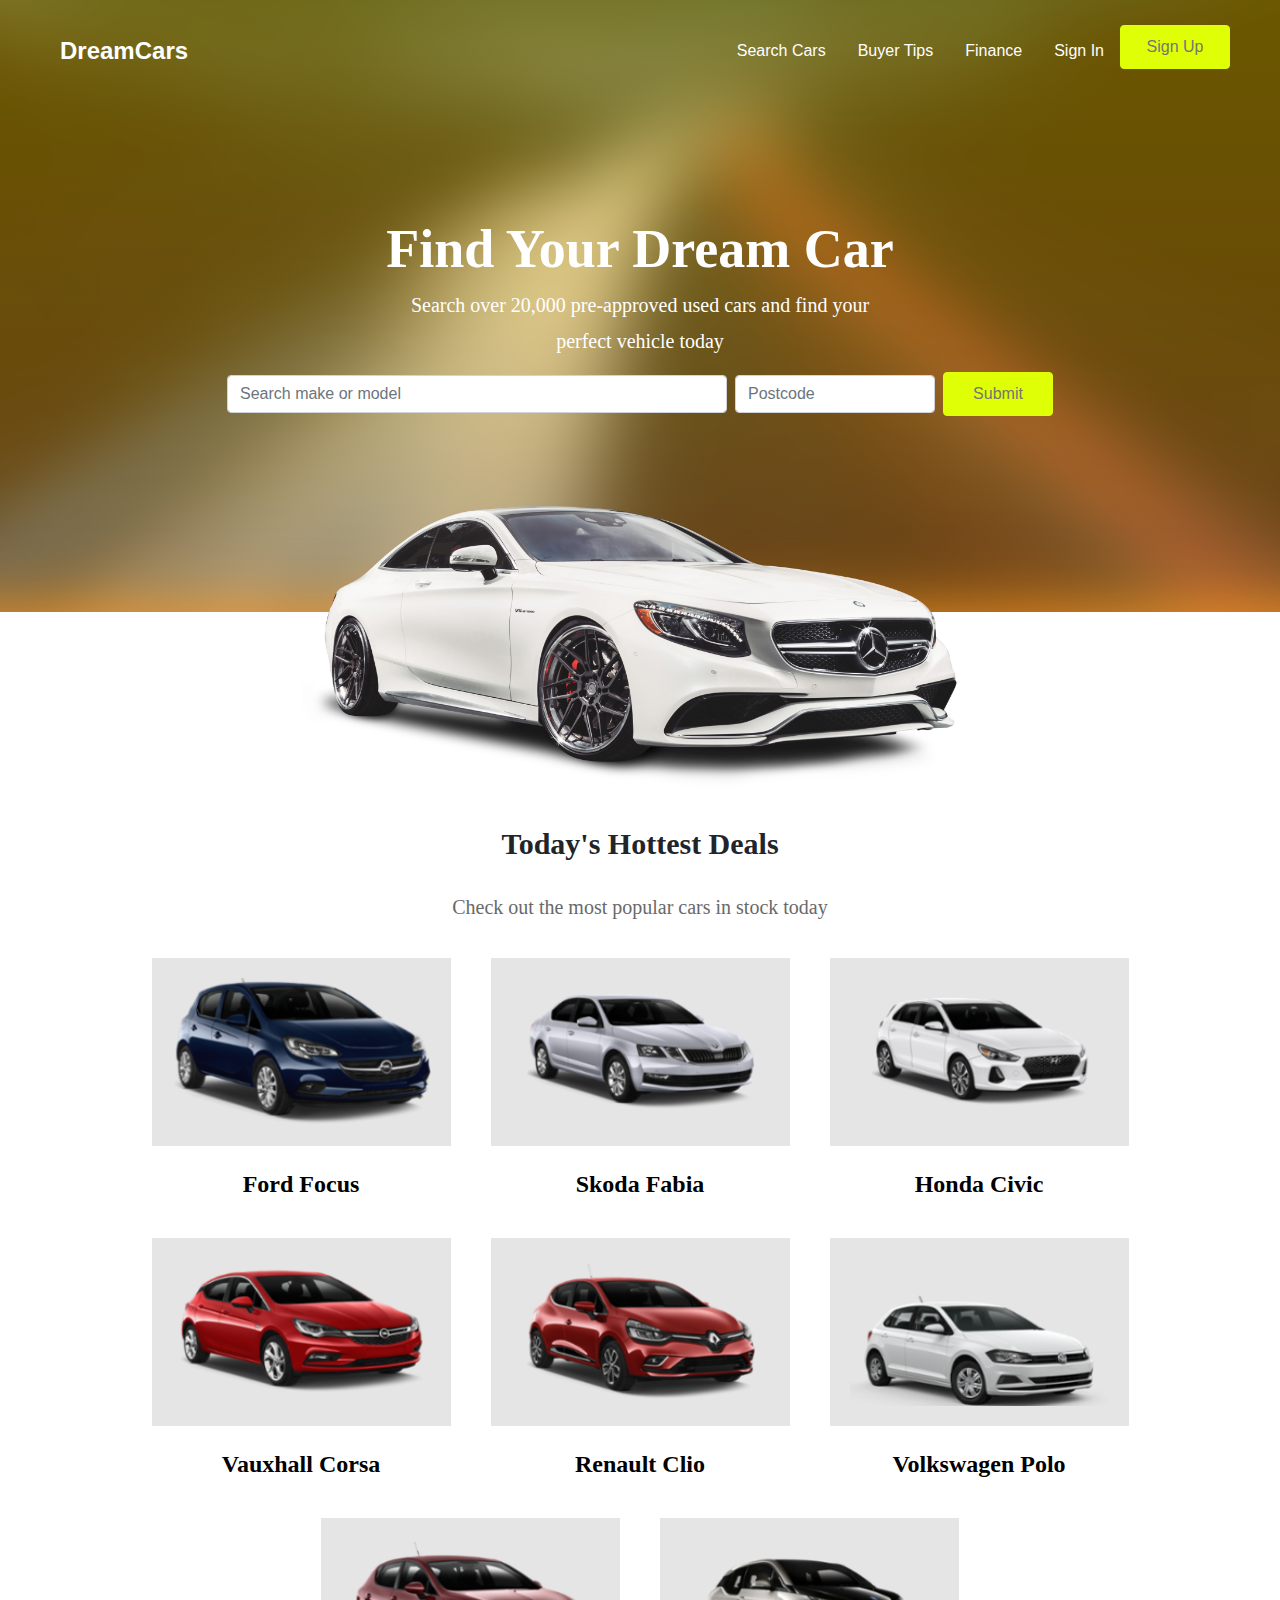
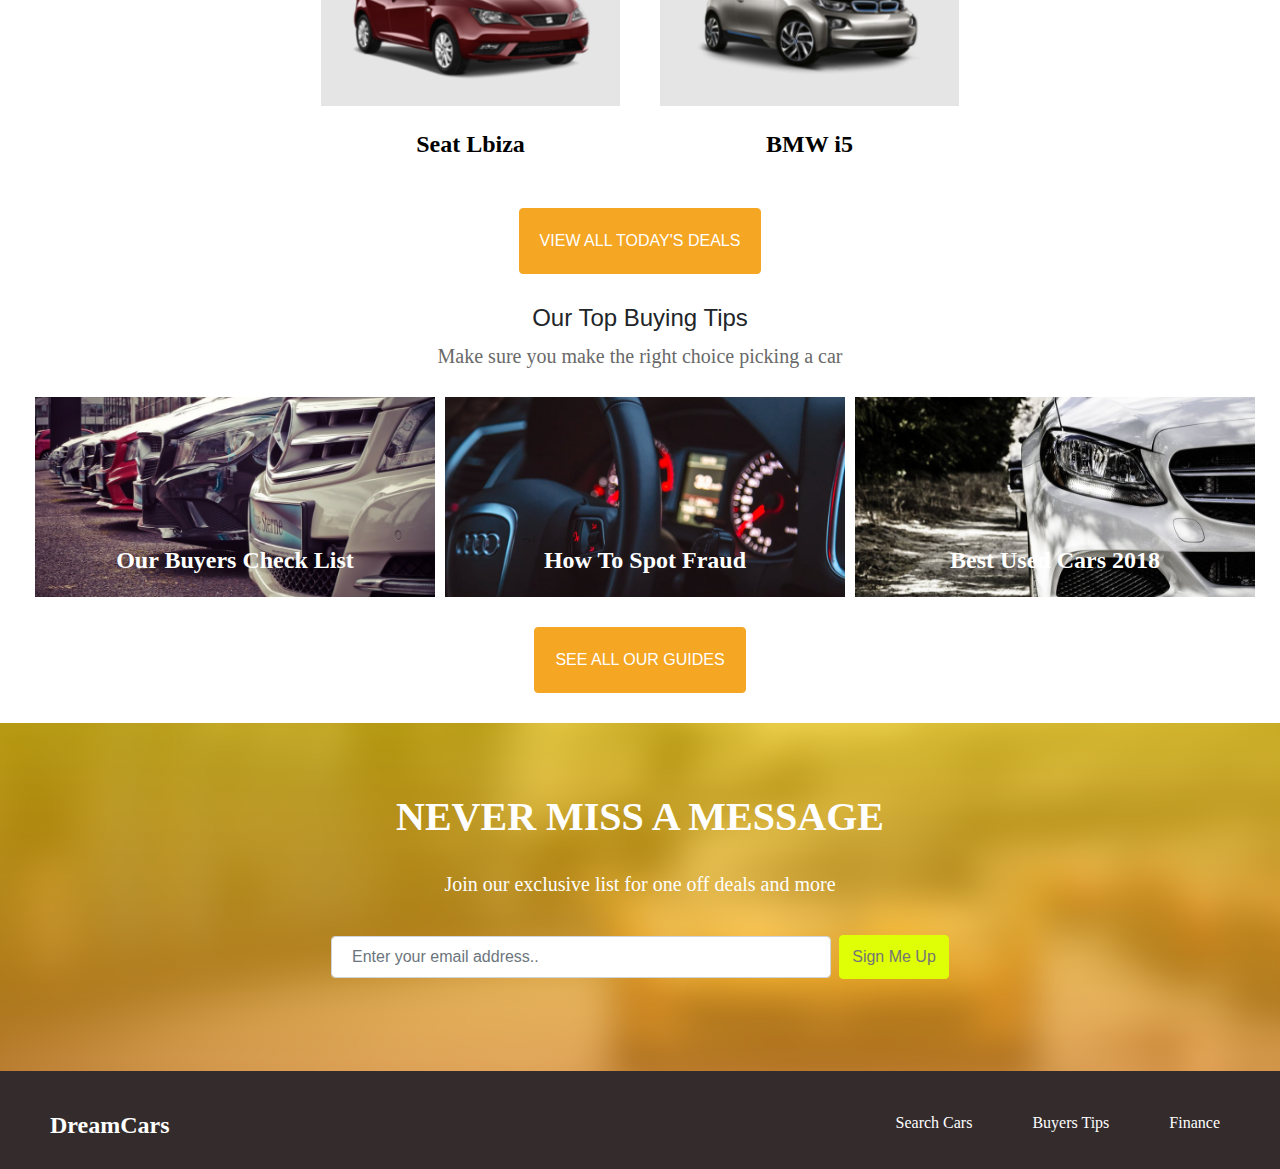
==== commit 8528f363: "working on images of cars" ====
--- a/index.html
+++ b/index.html
@@ -42,12 +42,14 @@
 		</section>
 
 		<form class="form-inline">
+			<div id="Search-Make-Or-Model">
 			<label class="sr-only" for="inlineFormInputName2">Search make or model</label>
 			<input type="text" class="form-control mb-2 mr-sm-2" id="inlineFormInputName2" placeholder="Search make or model">
-
+			</div>
+			<div id="Postcode">
 			<label class="sr-only" for="inlineFormInputName2">Postcode</label>
 			<input type="text" class="form-control mb-2 mr-sm-2" id="inlineFormInputName2" placeholder="Postcode">
-
+			</div>
 			<button type="submit" class="btn btn-primary mb-2" id="button-lime-green">Submit</button>
 		</form>
 </div>
@@ -57,7 +59,7 @@
 			<img src="./images/Mercedes_Benz_PNG_Transparent_A0_Rectangle_18_pattern.png">
 		</div>
 
-		<h4>Today's Hottest Deals</h4>
+		<h4 id="Hottest-Deals">Today's Hottest Deals</h4>
 		<p>Check out the most popular cars in stock today</p>
 
 		<div class="cars-container">
--- a/style.css
+++ b/style.css
@@ -18,8 +18,9 @@
 	/*width: 228px;
 	height: 60px;*/
 	text-align: center;
-	margin-top: 25px;
-	margin-bottom: 25px;
+	margin-top: 30px;
+	margin-bottom: 30px;
+	padding: 20px;
 }
 
 #button-lime-green {
@@ -32,6 +33,15 @@
 
 p {
 	text-align: center;
+	font-family: Poppins;
+	font-size: 20px;
+	color: rgba(105,105,105,1);
+}
+
+.cars-container p {
+	font-size: 24px;
+	color: black;
+	font-weight: bold;
 }
 
 /*#top_background_image img {
@@ -106,6 +116,14 @@
 	background-position: center;
 	height: 612px;
 	width: 100%;
+}
+
+#top_image #Search-Make-Or-Model input {
+	width: 500px;
+}
+
+#top_image #Postcode input {
+	width: 200px;
 }
 
 #bottom_image {
@@ -212,11 +230,17 @@
     flex-direction: row;
     flex-wrap: nowrap;
     justify-content: space-between;
+    background-color: rgba(52,44,44,1);
+    height: 98px;
 }
 
 .bottom_nav h4 {
     text-align: left;
-    margin: 20px;
+    margin: 40px 0px 0px 50px;
+    color: white;
+    font-family: Rubik;
+    font-size: 24px;
+    font-weight: bold;
 }
   
 .bottom_nav ul {
@@ -231,13 +255,20 @@
 }
 
 .bottom_nav a {
-	margin-top: 20px;
-    padding-left: 10px;
-    padding-right: 10px;
+	margin: 40px 60px 0 0;
     display: inline-flex;
-    color: black;
-}
-
+    color: white;
+    font-family: Poppins;
+    font-size: 16px;
+}
+
+#top_image nav a:hover {
+	color: rgba(222,255,6,1);
+}
+
+.bottom_nav a:hover {
+  color: rgba(222,255,6,1);
+}
 
 
 @media (min-width: 300px) {
@@ -330,6 +361,15 @@
 		text-align: center;
 	}
 
+	#Hottest-Deals {
+		font-family: Poppins;
+		font-weight: bold;
+		font-size: 30px;
+		margin: 30px;
+	}
+
+
+
 	.cars-container {
         display: flex;
         flex-wrap: wrap;
@@ -338,9 +378,13 @@
     }
 
     .cars-container img {
-    	width: 400px;
-        height: 250px;
+    	width: 299px;
+        height: 188px;
         margin-top: 15px;
+        background-color: #E5E5E5;
+        padding: 20px;
+        margin: 20px;
+        align-items: center;
     }
 
     .cars-container p {
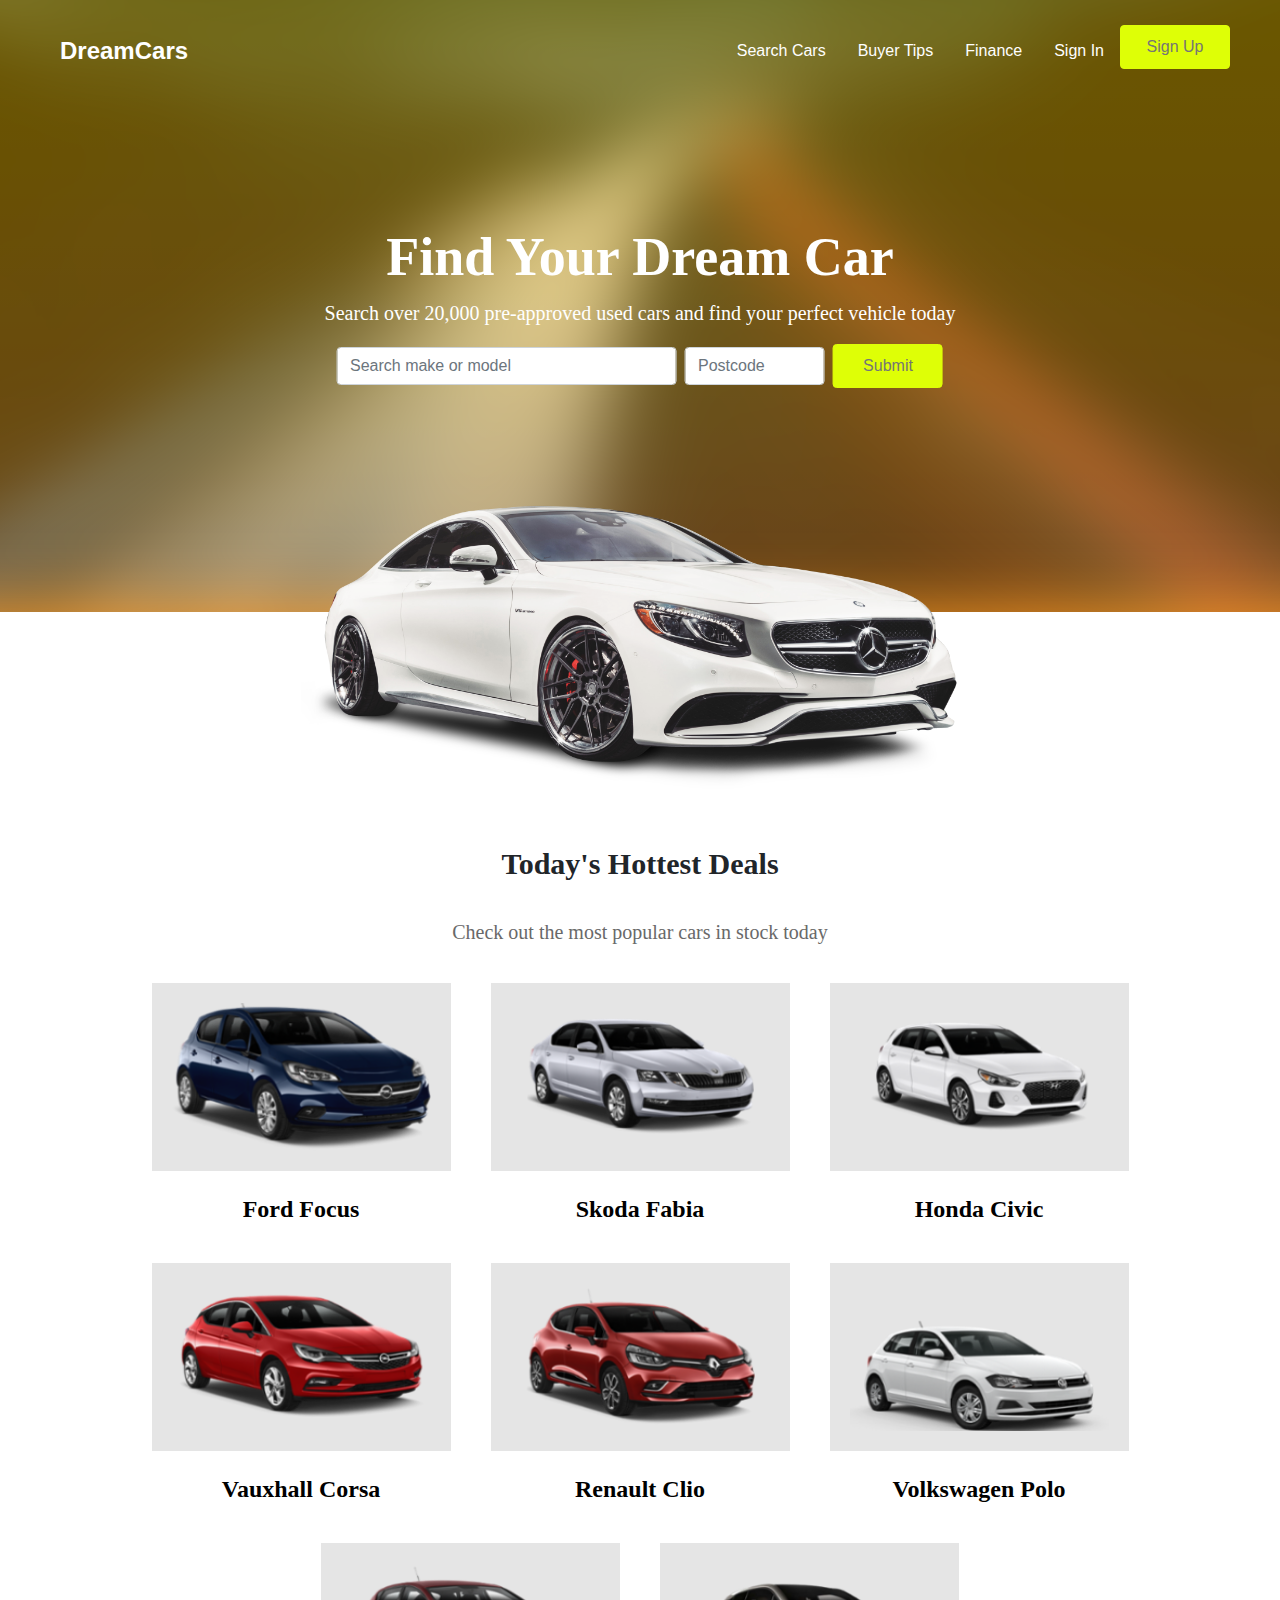
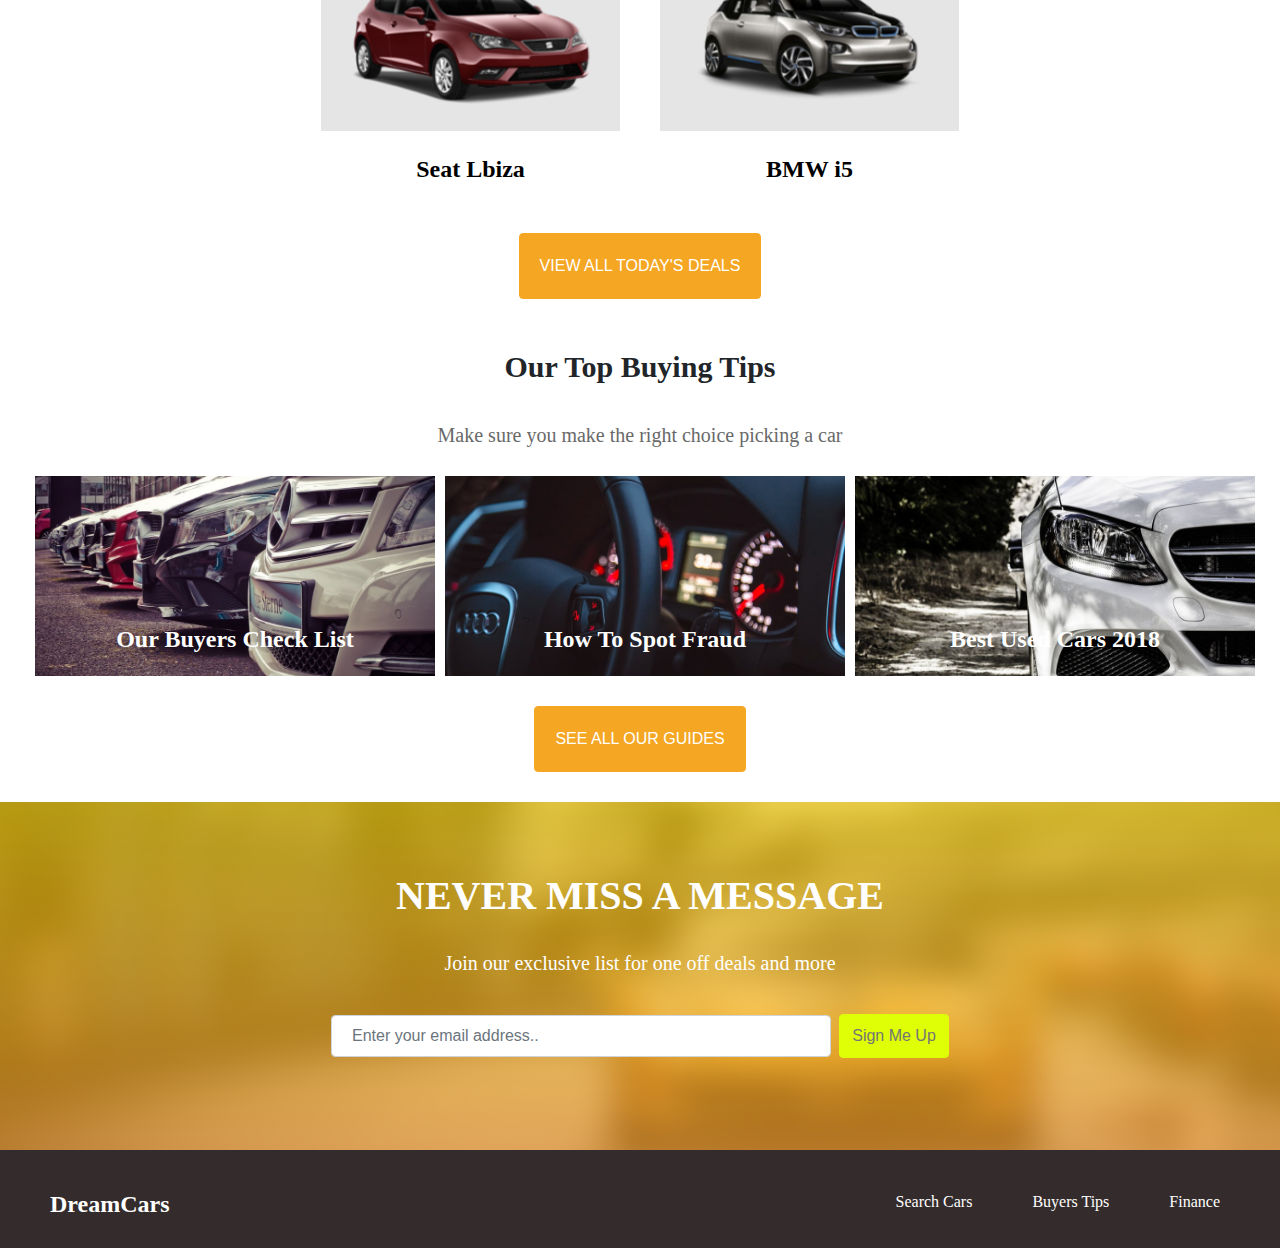
==== commit 99d6d4fd: "added @media to style.css" ====
--- a/index.html
+++ b/index.html
@@ -9,11 +9,7 @@
 	</head>
 
 	<body>
-		<!--<section class="picrture">-->
-
-		<!--<div id="top_background_image">
-			<img src="./images/Background_A0_Group_41_pattern.png">
-		</div>-->
+	
 <div id="top_image">
 
 		<nav class="navbar navbar-expand-lg navbar-dark">
@@ -33,13 +29,10 @@
 		  </div>
 		</nav>
 
-		<!--<div class="color-overlay"></div>-->
-
 		<section id="findyourdreamcar">
 			<h1>Find Your Dream Car</h1>
-			<p>Search over 20,000 pre-approved used cars and find your</p> 
-			<p id="second_line">perfect vehicle today</p>
-		</section>
+			<p>Search over 20,000 pre-approved used cars and find your perfect vehicle today</p>
+		
 
 		<form class="form-inline">
 			<div id="Search-Make-Or-Model">
@@ -52,8 +45,8 @@
 			</div>
 			<button type="submit" class="btn btn-primary mb-2" id="button-lime-green">Submit</button>
 		</form>
+	</section>
 </div>
-	<!--</section>-->
 
 		<div id="Mercedes_Benz">
 			<img src="./images/Mercedes_Benz_PNG_Transparent_A0_Rectangle_18_pattern.png">
@@ -99,7 +92,7 @@
 
 		<button type="button" class="btn btn-warning" id="button-orange">VIEW ALL TODAY'S DEALS</button>
 
-		<h4>Our Top Buying Tips</h4>
+		<h4 id="Our-Top-Buying-Tips">Our Top Buying Tips</h4>
 		<p>Make sure you make the right choice picking a car</p>
 
 		<div class="guides">
@@ -133,11 +126,6 @@
 
 </div>
 
-
-		<!--<div id="bottom_background_image">
-			<img src="./images/Section_Four_A0_Group_40_pattern.png">
-		</div>-->
-
 		<footer>
 
 			<nav class="bottom_nav">
@@ -149,20 +137,6 @@
 				</ul>
 			</nav>
 
-			<!--<nav class="navbar">
-			  <a class="navbar-brand" href="#">DreamCars</a>
-			    <ul class="nav justify-content-end">
-			      <li class="nav-item">
-			        <a class="nav-link" href="#">Search Cars</a>
-			      </li>
-			      <li class="nav-item">
-			        <a class="nav-link" href="#">Buyer Tips</a>
-			      </li>
-			      <li class="nav-item">
-			        <a class="nav-link" href="#">Finance</a>
-			      </li>
-			    </ul>
-			</nav>-->
 		</footer>
 
 		<script src="https://code.jquery.com/jquery-3.3.1.slim.min.js" integrity="sha384-q8i/X+965DzO0rT7abK41JStQIAqVgRVzpbzo5smXKp4YfRvH+8abtTE1Pi6jizo" crossorigin="anonymous"></script>
--- a/style.css
+++ b/style.css
@@ -15,8 +15,6 @@
 	background-color: rgba(245,166,35,1);
 	border-color: rgba(245,166,35,1);
 	color: white;
-	/*width: 228px;
-	height: 60px;*/
 	text-align: center;
 	margin-top: 30px;
 	margin-bottom: 30px;
@@ -44,17 +42,6 @@
 	font-weight: bold;
 }
 
-/*#top_background_image img {
-	max-width: 1440px;
-	max-height: 612px;
-	width: 100%;
-	height: 100%;
-}
-
-#top_background_image {
-	background-image: linear-gradient(rgba(255, 210, 0, 1), rgba(247, 151, 30, 0.984313725490196));
-}*/
-
 nav.navbar {
 	padding: 25px 50px 0px 60px;
 }
@@ -69,14 +56,13 @@
 }
 
 #findyourdreamcar h1 {
-	/*margin-top: 125px;*/
 	display: flex;
 	justify-content: center;
 	color: white;
 	font-size: 54px;
 	font-family: Poppins;
 	font-weight: bold;
-	padding-top: 140px;
+	margin-top: -225px;
 }
 
 #findyourdreamcar p {
@@ -86,21 +72,6 @@
 	font-size: 20px;
 	font-family: Poppins;
 }
-
-#second_line {
-	margin-top: -10px;
-}
-/*
-#bottom_background_image img {
-	max-width: 1440px;
-	max-height: 348px;
-	width: 100%;
-	height: 100%;
-}
-
-#bottom_background_image {
-	background-image: linear-gradient(rgba(255, 210, 0, 1), rgba(247, 151, 30, 0.984313725490196));
-}*/
 
 #Mercedes_Benz img {
 	width: 100%;
@@ -119,11 +90,11 @@
 }
 
 #top_image #Search-Make-Or-Model input {
-	width: 500px;
+	width: 340px;
 }
 
 #top_image #Postcode input {
-	width: 200px;
+	width: 140px;
 }
 
 #bottom_image {
@@ -160,27 +131,7 @@
 	margin-top: 20px;
 }
 
- /*.picrture {
- 	background: url(./images/Background_A0_Group_41_pattern.png);
- 	height: 400px;
- 	width: 100%;
- 	display: flex;
- 	justify-content: center;
- 	align-items: center;
- 	position: absolute;
- 	opacity: 1;
- }
-
- .color-overlay {
- 	width: 100%;
- 	height: 100%;
- 	background: linear-gradient(rgba(255, 210, 0, 1), rgba(247, 151, 30, 0.984313725490196));
- 	position: absolute;
- 	opacity: 0.4;
- }
- */
-
- .Our-Buyers-Check-List {
+.Our-Buyers-Check-List {
  	background: url(./images/Rectangle_4_A0_Rectangle_20_pattern.png);
  	background-size: cover;
   	width: 400px;
@@ -188,7 +139,7 @@
   	margin: 10px 0 0 10px;
   	position: relative;
   	float: left;
- }
+}
 
 .Our-Buyers-Check-List p,
  .How-To-Spot-Fraud p,
@@ -221,8 +172,6 @@
   	float: left;
  }
 
-
-
  .bottom_nav {
  	text-decoration: none;
     width: 100%;
@@ -270,143 +219,114 @@
   color: rgba(222,255,6,1);
 }
 
-
-@media (min-width: 300px) {
-	/*#header {
-		display: block;
-        flex-direction: column;
-        flex-wrap: wrap;
-        justify-content: center;
-        padding-top: 1px;
- 	}
-
- 	#header p {
- 		text-align: center;
-        margin-bottom: 0;
- 	}
-
- 	#header nav a {
-        background-color: #CBCBCB;
-        color: black;
-        display: block;
-        padding: 0;
-        text-decoration: none;
-        font-size: 1.1em;
-    }
-  
-    #header ul {
-        list-style-type: none;
-        text-align: center;
-        margin: 0;
-        padding: 0;
-    }
-  
-    #header nav li {
-        font-size: 1.2em;
-        line-height: 40px;
-		height: 40px;
-        border: 1px solid black;
-    }
-    */
-
-/*
-    .background-header-image {
-    	background: linear-gradient(rgba(255, 210, 0, 1), rgba(247, 151, 30, 0.984313725490196), url(./images/Background_A0_Group_41_pattern.png));
-    }
-
-    .background-linear-gradient {
-    	background: linear-gradient(rgba(255, 210, 0, 1), rgba(247, 151, 30, 0.984313725490196), url(./images/Background_A0_Group_41_pattern.png));
-    }
-*/
-
-	#findyourdreamcar {
-		position: relative;
-  text-align: center;
-  color: white;
-	}
-
-	#findyoudreamcar {
-  position: fixed;
-  top: 50%;
-  left: 50%;
-  transform: translate(-50%, -50%);
-}
-
-    /*#findyourdreamcar h1,p {
-	    display: flex;
-	    justify-content: center;
-    }*/
-/*
-    #findyourdreamcar input .search_make_or_model {
-    	display: inline-flex;
-    	text-align: center;
-    }
-	
-	#findyourdreamcar input .postcode {
-		display: inline-flex;
+#findyourdreamcar {
+	position: absolute;
+ 	top: 50%;
+  	left: 50%;
+  	transform: translate(-50%, -50%);
+  	color: white;
+  	text-align: center;
+}
+
+img {
+	display: flex;
+   	margin: auto;
+}
+
+h3, h4 {
+	text-align: center;
+}
+
+#Hottest-Deals, #Our-Top-Buying-Tips {
+	font-family: Poppins;
+	font-weight: bold;
+	font-size: 30px;
+	margin-top: 50px;
+	margin-bottom: 35px;
+}
+
+
+
+.cars-container {
+    display: flex;
+    flex-wrap: wrap;
+    text-align: center;
+    justify-content: center;
+}
+
+.cars-container img {
+    width: 299px;
+    height: 188px;
+    margin-top: 15px;
+    background-color: #E5E5E5;
+    padding: 20px;
+    margin: 20px;
+    align-items: center;
+}
+
+.cars-container p {
+    font-size: 1.5em;
+}
+
+.guides {
+  	display: flex;
+   	flex-wrap: wrap;
+   	text-align: center;
+   	justify-content: center;
+}
+
+.guides img {
+   	width: 400px;
+    height: 200px;
+    margin-top: 15px;
+}
+
+@media (min-width: 320px) {
+	#findyourdreamcar h1 {
+		display: flex;
 		justify-content: center;
-	}
-
-	#findyourdreamcar button .find_my_car {
-		display: inline-flex;
-		justify-content: center;
-	}*/
-
-	img {
- 		display: flex;
-    	margin: auto;
- 	}
-
-	h3, h4 {
-		text-align: center;
-	}
-
-	#Hottest-Deals {
+		color: white;
+		font-size: 40px;
 		font-family: Poppins;
 		font-weight: bold;
-		font-size: 30px;
-		margin: 30px;
-	}
-
-
-
-	.cars-container {
-        display: flex;
-        flex-wrap: wrap;
-        text-align: center;
-        justify-content: center;
-    }
-
-    .cars-container img {
-    	width: 299px;
-        height: 188px;
-        margin-top: 15px;
-        background-color: #E5E5E5;
-        padding: 20px;
-        margin: 20px;
-        align-items: center;
-    }
-
-    .cars-container p {
-    	font-size: 1.5em;
-    }
-
-    .guides {
-    	display: flex;
-    	flex-wrap: wrap;
-    	text-align: center;
-    	justify-content: center;
-    }
-
-    .guides img {
-    	width: 400px;
-        height: 200px;
-        margin-top: 15px;
-    }
+		margin-top: -225px;
+	}
+
+	#findyourdreamcar p {
+		display: flex;
+		justify-content: center;
+		color: white;
+		font-size: 15px;
+		font-family: Poppins;
+	}
+
+	#bottom_image input {
+		width: 340px;
+	}
 }
 
 @media (min-width: 768px) {
-
+	#findyourdreamcar h1 {
+		display: flex;
+		justify-content: center;
+		color: white;
+		font-size: 54px;
+		font-family: Poppins;
+		font-weight: bold;
+		margin-top: -225px;
+	}
+
+	#findyourdreamcar p {
+		display: flex;
+		justify-content: center;
+		color: white;
+		font-size: 20px;
+		font-family: Poppins;
+	}
+
+	#bottom_image input {
+		width: 500px;
+	}
 }
 
 @media (min-width: 1024px) {
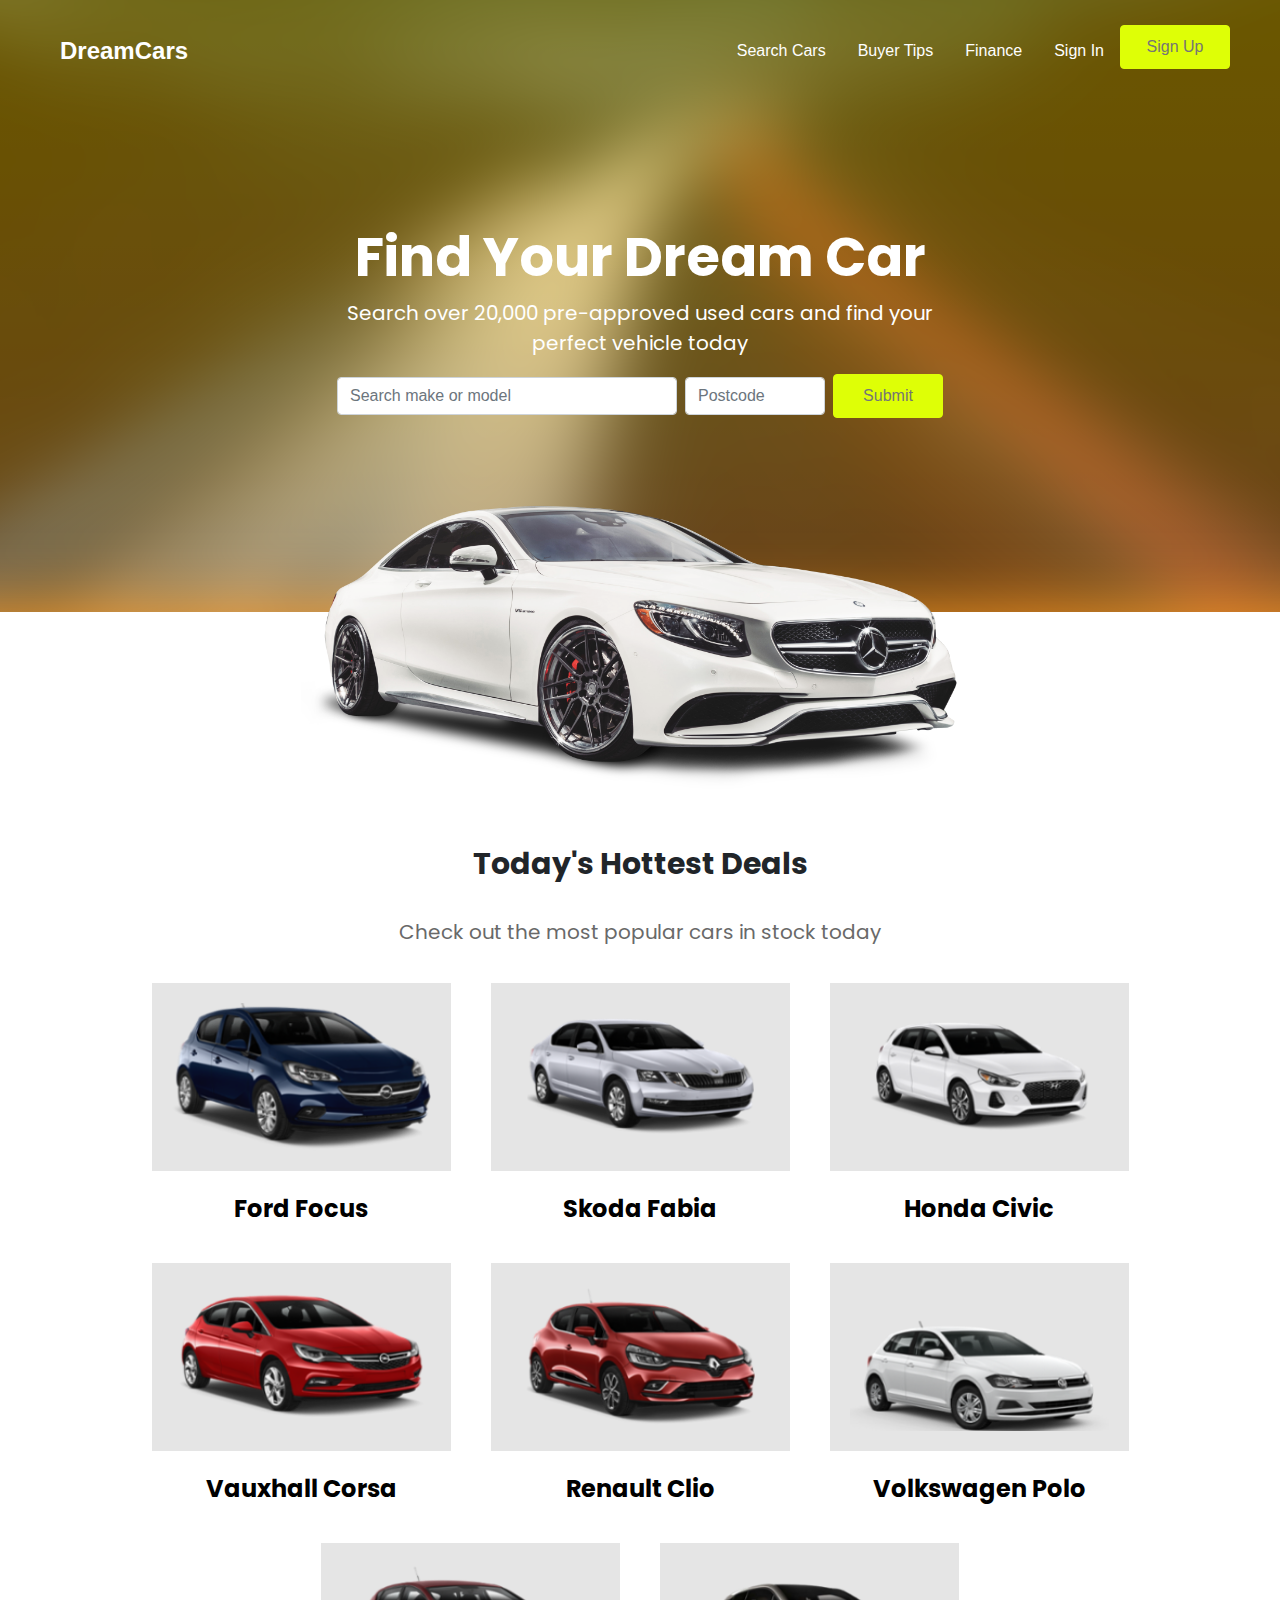
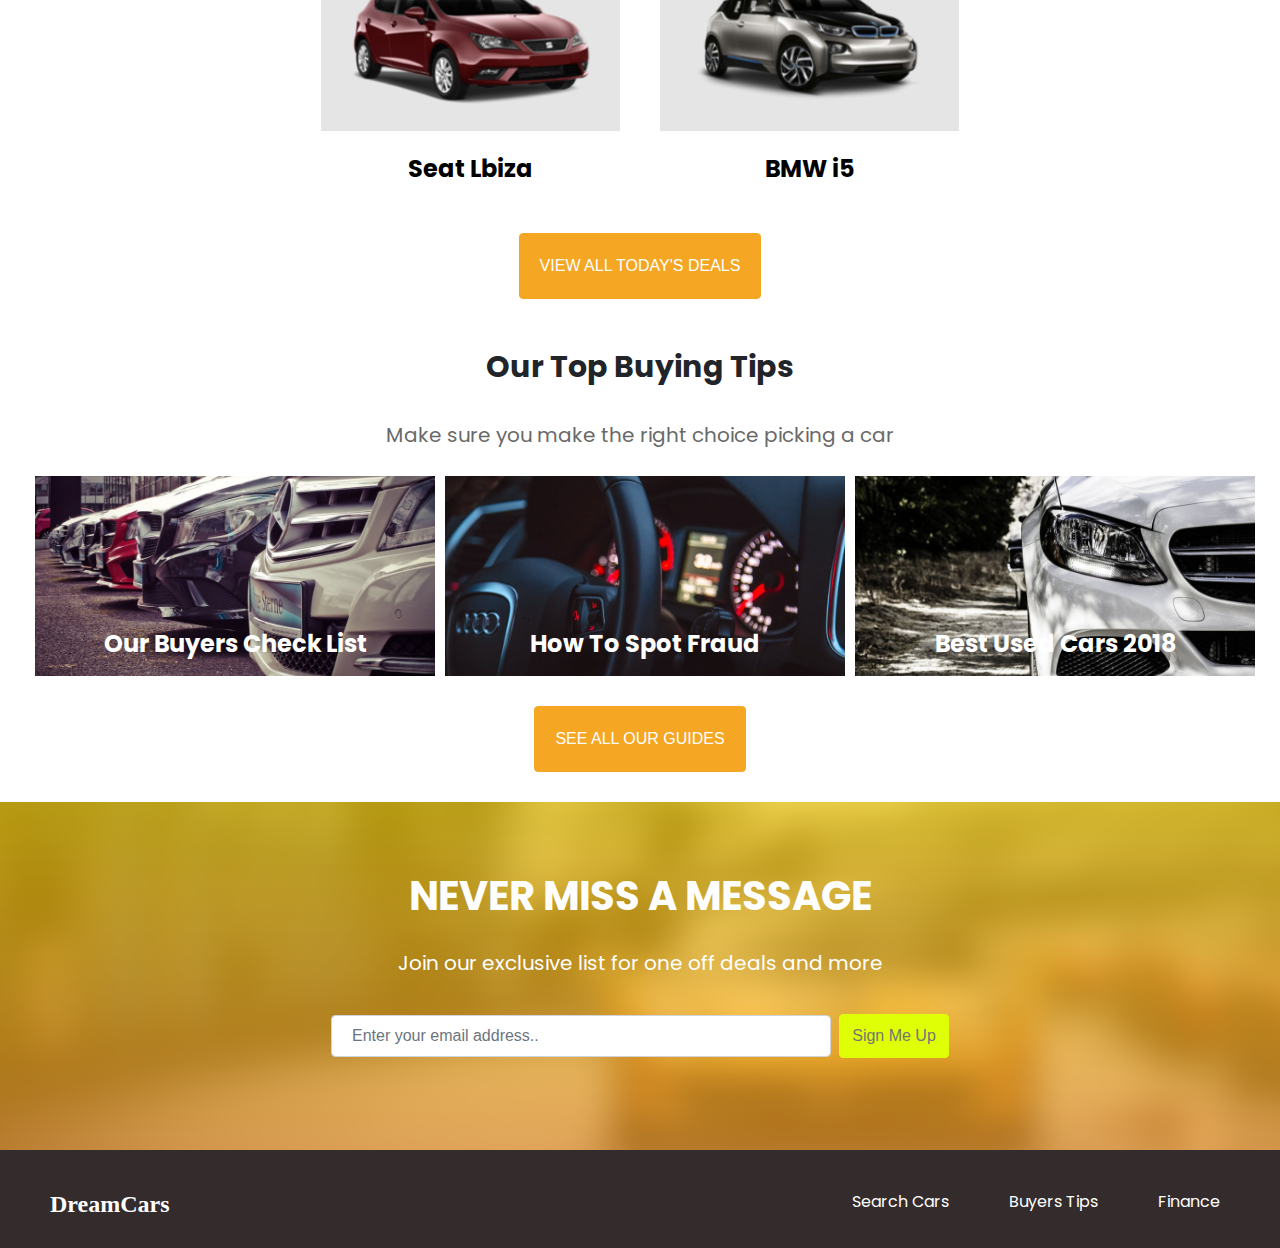
==== commit 8699a34e: "created concept.html and concept.css pages" ====
--- a/index.html
+++ b/index.html
@@ -10,43 +10,42 @@
 
 	<body>
 	
-<div id="top_image">
+		<div id="top_image">
 
-		<nav class="navbar navbar-expand-lg navbar-dark">
-		  <a class="navbar-brand" href="#">DreamCars</a>
-		  <button class="navbar-toggler" type="button" data-toggle="collapse" data-target="#navbarText" aria-controls="navbarText" aria-expanded="false" aria-label="Toggle navigation">
-		    <span class="navbar-toggler-icon"></span>
-		  </button>
-		  <div class="collapse navbar-collapse" id="navbarText">
-		    <ul class="navbar-nav mr-auto">
+			<nav class="navbar navbar-expand-lg navbar-dark">
+			  <a class="navbar-brand" href="index.html">DreamCars</a>
+			  <button class="navbar-toggler" type="button" data-toggle="collapse" data-target="#navbarText" aria-controls="navbarText" aria-expanded="false" aria-label="Toggle navigation">
+			    <span class="navbar-toggler-icon"></span>
+			  </button>
+			  <div class="collapse navbar-collapse" id="navbarText">
+			    <ul class="navbar-nav mr-auto">
 
-		    </ul>
-		    <a class="nav-link" href="#">Search Cars</a>
-		    <a class="nav-link" href="#">Buyer Tips</a>
-		    <a class="nav-link" href="#">Finance</a>
-		    <a class="nav-link" href="#">Sign In</a>
-		    <button type="submit" class="btn btn-primary mb-2" id="button-lime-green">Sign Up</button>
-		  </div>
-		</nav>
+			    </ul>
+			    <a class="nav-link" href="concept.html">Search Cars</a>
+			    <a class="nav-link" href="concept.html">Buyer Tips</a>
+			    <a class="nav-link" href="concept.html">Finance</a>
+			    <a class="nav-link" href="concept.html">Sign In</a>
+			    <button type="submit" class="btn btn-primary mb-2" id="button-lime-green">Sign Up</button>
+			  </div>
+			</nav>
 
-		<section id="findyourdreamcar">
-			<h1>Find Your Dream Car</h1>
-			<p>Search over 20,000 pre-approved used cars and find your perfect vehicle today</p>
-		
+			<section id="findyourdreamcar">
+				<h1>Find Your Dream Car</h1>
+				<p>Search over 20,000 pre-approved used cars and find your perfect vehicle today</p>
 
-		<form class="form-inline">
-			<div id="Search-Make-Or-Model">
-			<label class="sr-only" for="inlineFormInputName2">Search make or model</label>
-			<input type="text" class="form-control mb-2 mr-sm-2" id="inlineFormInputName2" placeholder="Search make or model">
-			</div>
-			<div id="Postcode">
-			<label class="sr-only" for="inlineFormInputName2">Postcode</label>
-			<input type="text" class="form-control mb-2 mr-sm-2" id="inlineFormInputName2" placeholder="Postcode">
-			</div>
-			<button type="submit" class="btn btn-primary mb-2" id="button-lime-green">Submit</button>
-		</form>
-	</section>
-</div>
+				<form class="form-inline">
+					<div id="Search-Make-Or-Model">
+					<label class="sr-only" for="inlineFormInputName2">Search make or model</label>
+					<input type="text" class="form-control mb-2 mr-sm-2" id="inlineFormInputName2" placeholder="Search make or model">
+					</div>
+					<div id="Postcode">
+					<label class="sr-only" for="inlineFormInputName2">Postcode</label>
+					<input type="text" class="form-control mb-2 mr-sm-2" id="inlineFormInputName2" placeholder="Postcode">
+					</div>
+					<button type="submit" class="btn btn-primary mb-2" id="button-lime-green">Submit</button>
+				</form>
+			</section>
+		</div>
 
 		<div id="Mercedes_Benz">
 			<img src="./images/Mercedes_Benz_PNG_Transparent_A0_Rectangle_18_pattern.png">
@@ -97,43 +96,40 @@
 
 		<div class="guides">
 			<section class="Our-Buyers-Check-List">
-				<!--<img src="./images/Rectangle_4_A0_Rectangle_20_pattern.png">-->
 				<p>Our Buyers Check List</p>
 			</section>
 			<section class="How-To-Spot-Fraud">
-				<!--<img src="./images/Rectangle_4_A0_Rectangle_22_pattern.png">-->
 				<p>How To Spot Fraud</p>
 			</section>
 			<section class="Best-Used-Cars-2018">
-				<!--<img src="./images/Rectangle_4_A0_Rectangle_24_pattern.png">-->
 				<p>Best Used Cars 2018</p>
 			</section>
 		</div>
 
 		<button type="button" class="btn btn-warning" id="button-orange">SEE ALL OUR GUIDES</button>
 
-<div id="bottom_image">
+		<div id="bottom_image">
 
-		<h3>NEVER MISS A MESSAGE</h3>
-		<p>Join our exclusive list for one off deals and more</p>
+			<h3>NEVER MISS A MESSAGE</h3>
+			<p>Join our exclusive list for one off deals and more</p>
 
-		<form class="form-inline">
-			<label class="sr-only" for="inlineFormInputName2">Enter your email address..</label>
-			<input type="text" class="form-control mb-2 mr-sm-2" id="inlineFormInputName2" placeholder="Enter your email address..">
+			<form class="form-inline">
+				<label class="sr-only" for="inlineFormInputName2">Enter your email address..</label>
+				<input type="text" class="form-control mb-2 mr-sm-2" id="inlineFormInputName2" placeholder="Enter your email address..">
 
-			<button type="submit" class="btn btn-primary mb-2" id="button-lime-green">Sign Me Up</button>
-		</form>
+				<button type="submit" class="btn btn-primary mb-2" id="button-lime-green">Sign Me Up</button>
+			</form>
 
-</div>
+		</div>
 
 		<footer>
 
 			<nav class="bottom_nav">
 				<h4>DreamCars</h4>
 				<ul>
-					<li><a href="#">Search Cars</a></li>
-					<li><a href="#">Buyers Tips</a></li>
-					<li><a href="#">Finance</a></li>
+					<li><a href="concept.html">Search Cars</a></li>
+					<li><a href="concept.html">Buyers Tips</a></li>
+					<li><a href="concept.html">Finance</a></li>
 				</ul>
 			</nav>
 
--- a/style.css
+++ b/style.css
@@ -1,3 +1,5 @@
+@import url('https://fonts.googleapis.com/css?family=Poppins&display=swap');
+
 * {
     margin: 0;
     padding: 0;
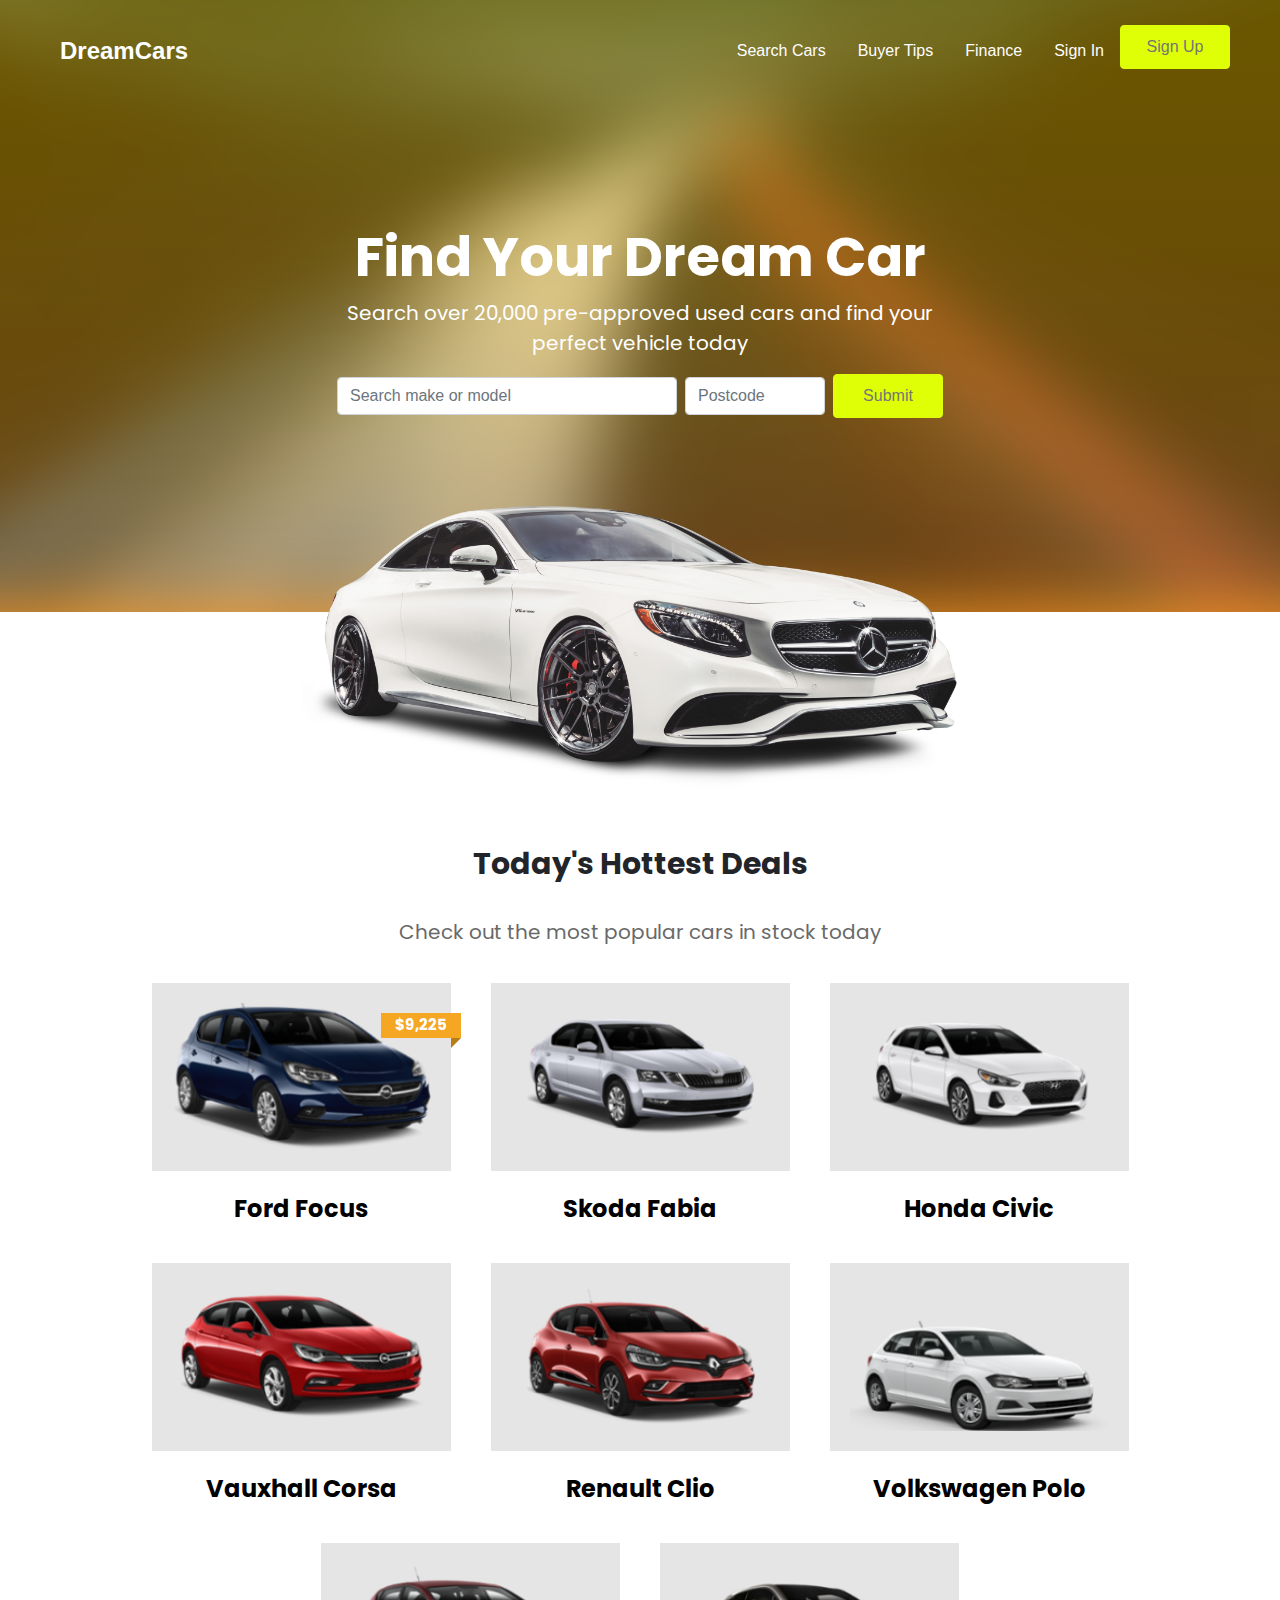
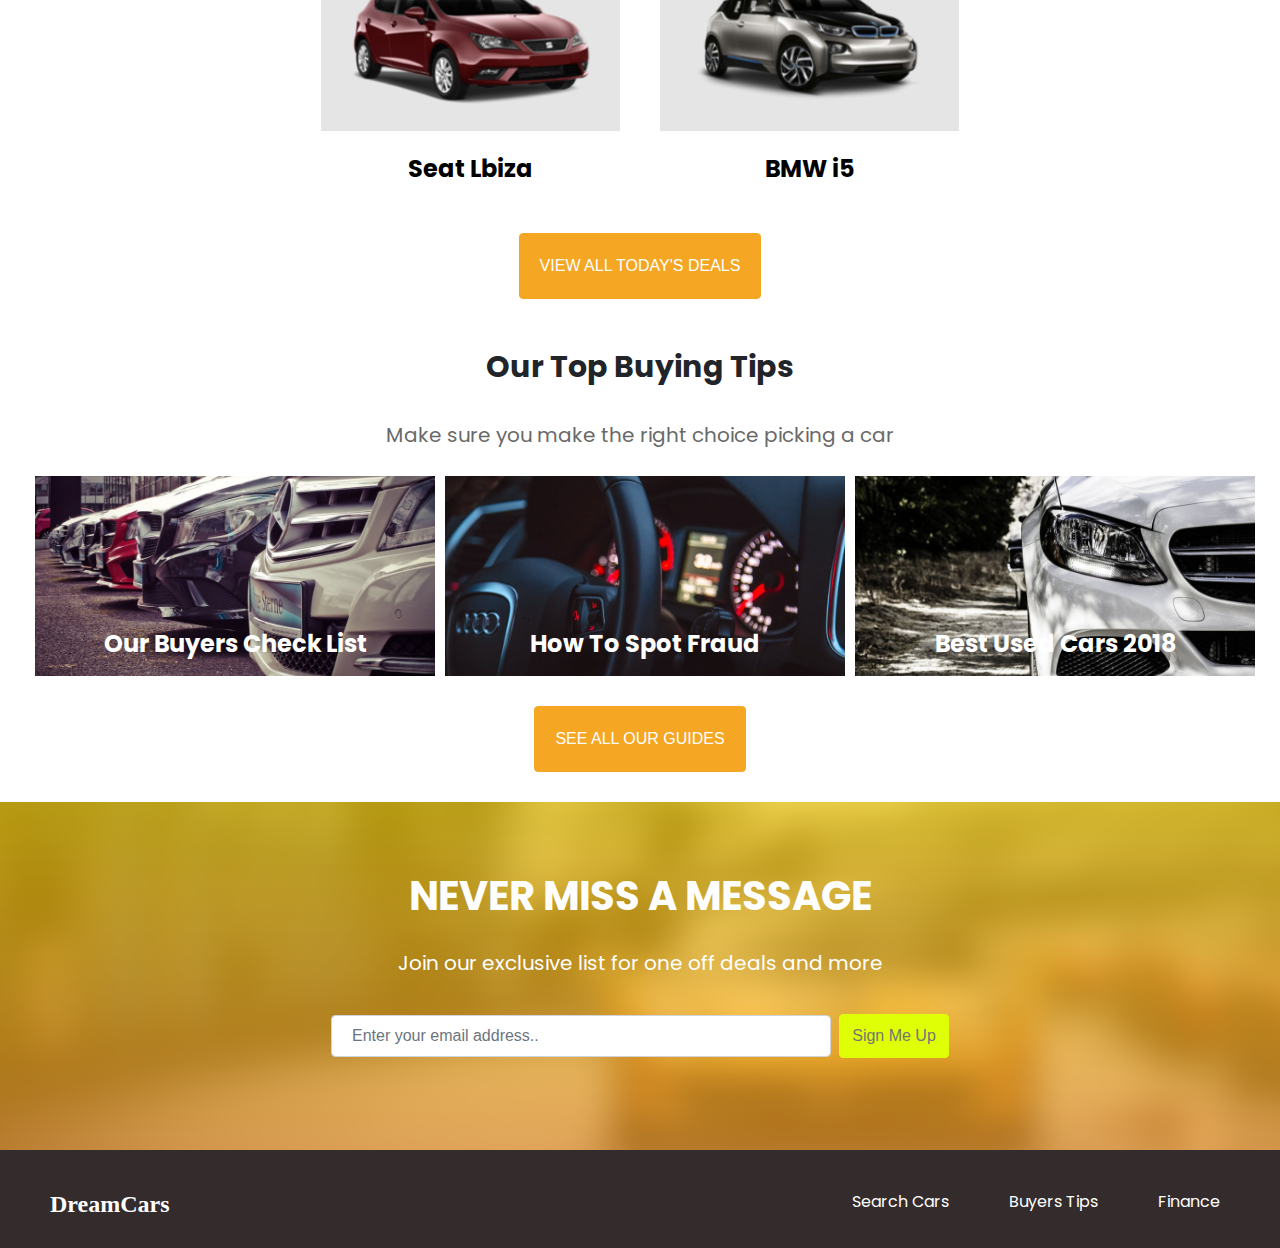
==== commit 7cf155d2: "starting to add price label on car images" ====
--- a/index.html
+++ b/index.html
@@ -56,7 +56,9 @@
 
 		<div class="cars-container">
 			<section>
-				<img src="./images/ID25895_GWY_R_A0_Rectangle_28_pattern.png">
+				<div class="square"><span>$9,225</span></div>
+				<div class="square2"></div>
+				<div class="img"><img src="./images/ID25895_GWY_R_A0_Rectangle_28_pattern.png"></div>
 				<p>Ford Focus</p>
 			</section>
 			<section>
--- a/style.css
+++ b/style.css
@@ -33,7 +33,7 @@
 
 p {
 	text-align: center;
-	font-family: Poppins;
+	font-family: Poppins, sans-serif;
 	font-size: 20px;
 	color: rgba(105,105,105,1);
 }
@@ -62,7 +62,7 @@
 	justify-content: center;
 	color: white;
 	font-size: 54px;
-	font-family: Poppins;
+	font-family: Poppins, sans-serif;
 	font-weight: bold;
 	margin-top: -225px;
 }
@@ -72,7 +72,7 @@
 	justify-content: center;
 	color: white;
 	font-size: 20px;
-	font-family: Poppins;
+	font-family: Poppins, sans-serif;
 }
 
 #Mercedes_Benz img {
@@ -110,7 +110,7 @@
 #bottom_image h3 {
 	color: white;
 	font-weight: bold;
-	font-family: Poppins;
+	font-family: Poppins, sans-serif;
 	font-size: 40px;
 	text-align: center;
 	padding-top: 70px;
@@ -118,7 +118,7 @@
 
 #bottom_image p {
 	color: white;
-	font-family: Poppins;
+	font-family: Poppins, sans-serif;
 	font-size: 20px;
 	padding-top: 20px;
 }
@@ -148,7 +148,7 @@
  .Best-Used-Cars-2018 p {
 	padding: 20px;
 	color: white;
-	font: 24px Poppins;
+	font: 24px Poppins, sans-serif;
 	font-weight: bold;
 	margin: 0;
 	padding-top: 150px;
@@ -209,7 +209,7 @@
 	margin: 40px 60px 0 0;
     display: inline-flex;
     color: white;
-    font-family: Poppins;
+    font-family: Poppins, sans-serif;
     font-size: 16px;
 }
 
@@ -240,7 +240,7 @@
 }
 
 #Hottest-Deals, #Our-Top-Buying-Tips {
-	font-family: Poppins;
+	font-family: Poppins, sans-serif;
 	font-weight: bold;
 	font-size: 30px;
 	margin-top: 50px;
@@ -270,6 +270,42 @@
     font-size: 1.5em;
 }
 
+.img {
+	z-index: 2;
+	position: relative;
+}
+
+.square {
+      width: 80px;
+      height: 25px;
+      background: rgba(245,166,35,1);
+      z-index: 20;
+      position: absolute; 
+      margin: 50px 0px 0px 249px;
+    }
+
+.square2 {
+	width: 0;
+      height: 0;
+      border-top: 10px solid rgba(184,124,23,1);
+      border-right: 10px solid transparent;
+      position: absolute;
+      z-index: 10; 
+      margin: 75px 0px 0px 319px;
+}
+span {
+	color: white;
+	text-align: center;
+	font-size: 15px;
+	font-family: Poppins, sans-serif;
+	font-weight: bold;
+}
+
+
+
+
+
+
 .guides {
   	display: flex;
    	flex-wrap: wrap;
@@ -289,7 +325,7 @@
 		justify-content: center;
 		color: white;
 		font-size: 40px;
-		font-family: Poppins;
+		font-family: Poppins, sans-serif;
 		font-weight: bold;
 		margin-top: -225px;
 	}
@@ -299,7 +335,7 @@
 		justify-content: center;
 		color: white;
 		font-size: 15px;
-		font-family: Poppins;
+		font-family: Poppins, sans-serif;
 	}
 
 	#bottom_image input {
@@ -313,7 +349,7 @@
 		justify-content: center;
 		color: white;
 		font-size: 54px;
-		font-family: Poppins;
+		font-family: Poppins, sans-serif;
 		font-weight: bold;
 		margin-top: -225px;
 	}
@@ -323,7 +359,7 @@
 		justify-content: center;
 		color: white;
 		font-size: 20px;
-		font-family: Poppins;
+		font-family: Poppins, sans-serif;
 	}
 
 	#bottom_image input {
